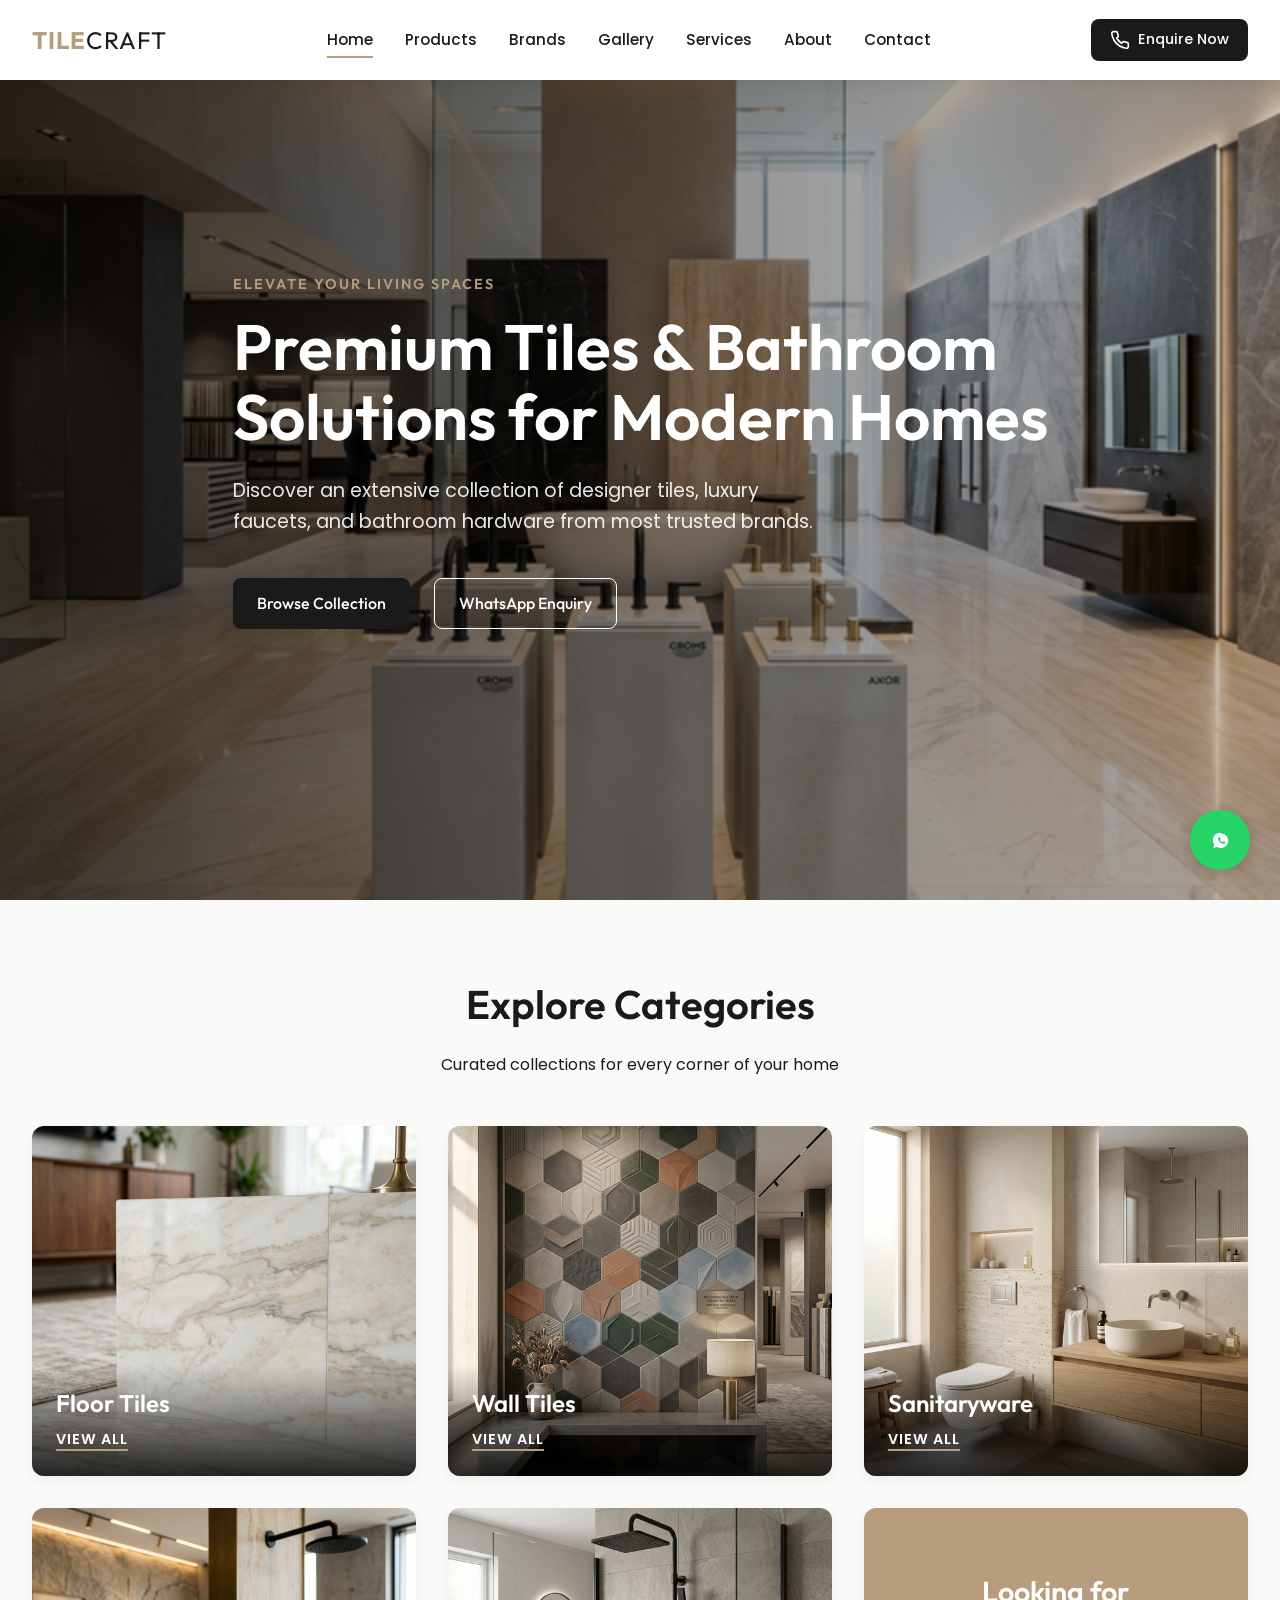
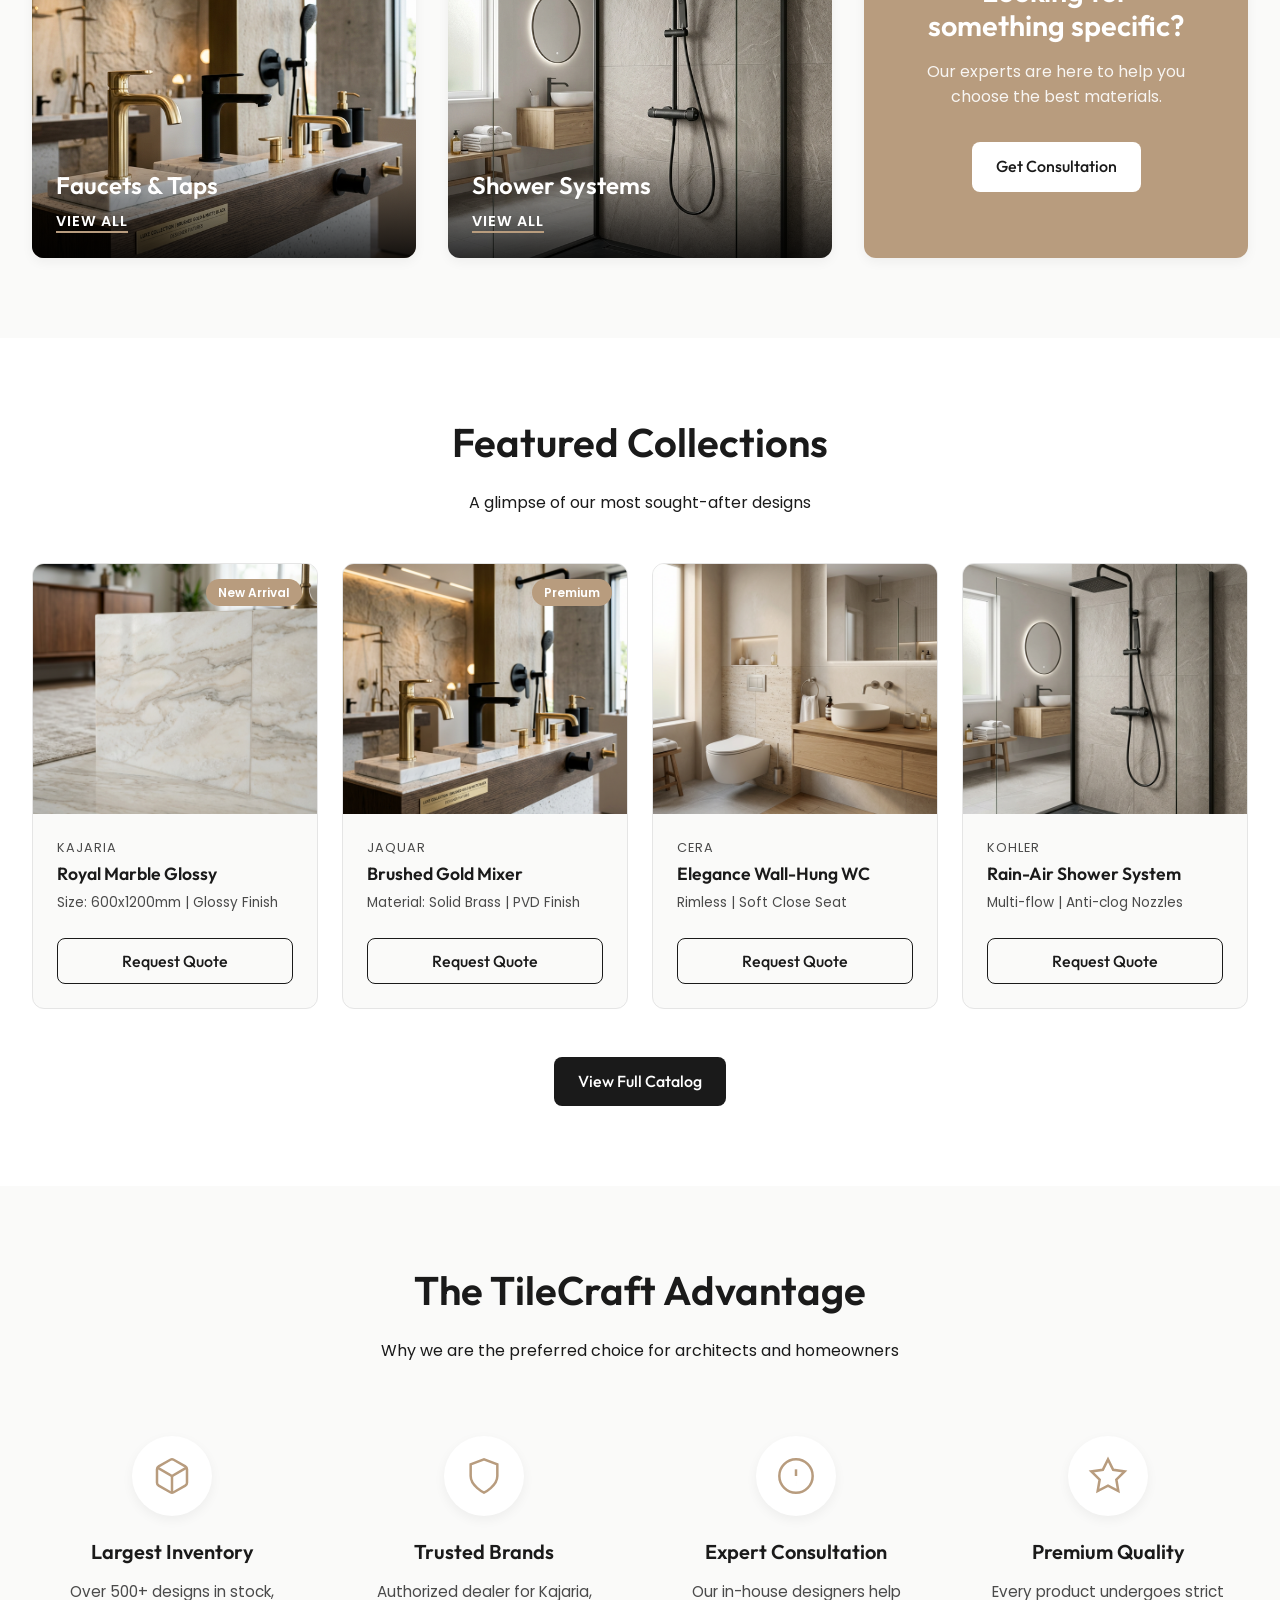
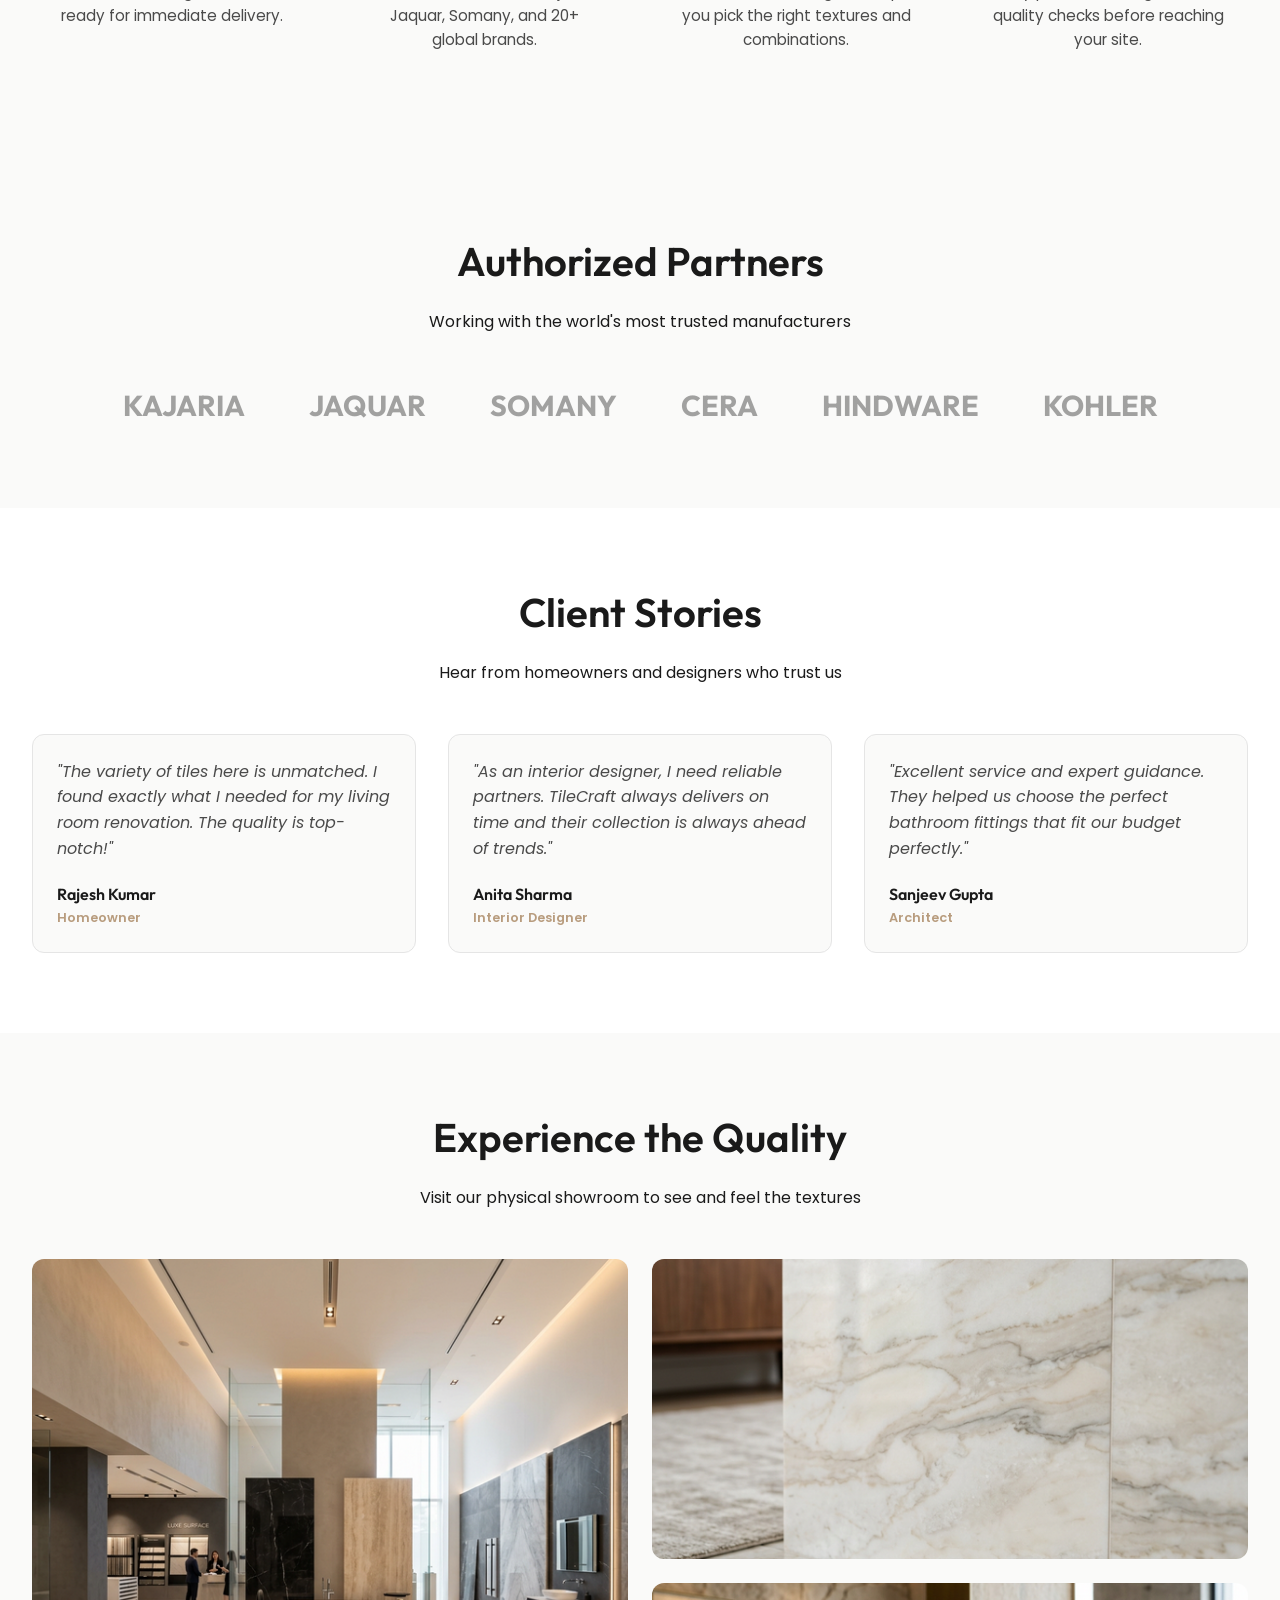
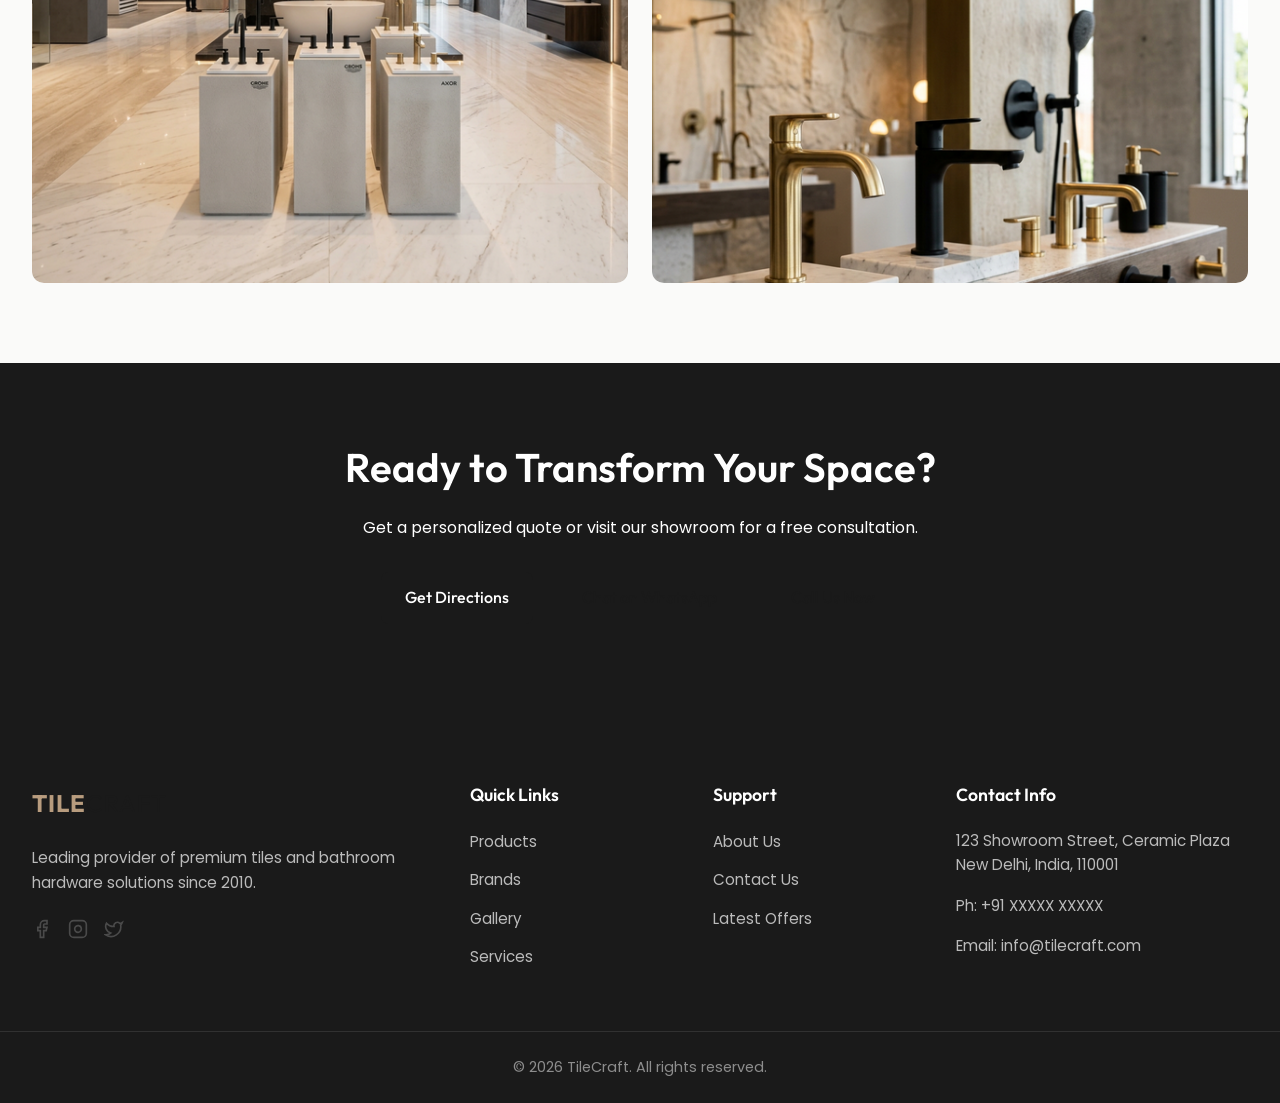
==== index.html @ e50e5b7f "new" ====
<!DOCTYPE html>
<html lang="en">
<head>
    <meta charset="UTF-8">
    <meta name="viewport" content="width=device-width, initial-scale=1.0">
    <title>Premium Tiles & Bathroom Solutions | Showroom Excellence</title>
    <meta name="description" content="Discover India's most trusted brands for premium floor tiles, wall tiles, faucets, and sanitaryware. Modern solutions for your home.">
    
    <!-- Optimized Font Loading -->
    <link rel="preconnect" href="https://fonts.googleapis.com">
    <link rel="preconnect" href="https://fonts.gstatic.com" crossorigin>
    <link href="https://fonts.googleapis.com/css2?family=Outfit:wght@300;400;500;600;700&family=Poppins:wght@300;400;500;600&display=swap" rel="stylesheet">
    
    <link rel="stylesheet" href="styles/main.css">
    
    <!-- Open Graph / Facebook -->
    <meta property="og:type" content="website">
    <meta property="og:url" content="https://tilecraft.com/">
    <meta property="og:title" content="Premium Tiles & Bathroom Solutions | TileCraft">
    <meta property="og:description" content="Discover India's most trusted brands for premium floor tiles, wall tiles, faucets, and sanitaryware.">
    <meta property="og:image" content="assets/hero_showroom.png">

    <!-- Twitter -->
    <meta property="twitter:card" content="summary_large_image">
    <meta property="twitter:title" content="Premium Tiles & Bathroom Solutions | TileCraft">
    <meta property="twitter:description" content="Discover India's most trusted brands for premium floor tiles, wall tiles, faucets, and sanitaryware.">

    <!-- Local Business Schema -->
    <script type="application/ld+json">
    {
      "@context": "https://schema.org",
      "@type": "LocalBusiness",
      "name": "TileCraft",
      "image": "assets/hero_showroom.png",
      "@id": "",
      "url": "https://tilecraft.com/",
      "telephone": "+91XXXXXXXXXX",
      "address": {
        "@type": "PostalAddress",
        "streetAddress": "123 Showroom Street, Ceramic Plaza",
        "addressLocality": "New Delhi",
        "postalCode": "110001",
        "addressCountry": "IN"
      },
      "openingHoursSpecification": {
        "@type": "OpeningHoursSpecification",
        "dayOfWeek": [
          "Monday",
          "Tuesday",
          "Wednesday",
          "Thursday",
          "Friday",
          "Saturday"
        ],
        "opens": "10:00",
        "closes": "20:00"
      }
    }
    </script>
</head>
<body>
    <!-- Header -->
    <header class="header">
        <div class="container header-content">
            <a href="index.html" class="logo">
                <span class="logo-bold">TILE</span>CRAFT
            </a>
            
            <nav class="nav">
                <ul class="nav-list">
                    <li><a href="index.html" class="active">Home</a></li>
                    <li><a href="products.html">Products</a></li>
                    <li><a href="brands.html">Brands</a></li>
                    <li><a href="gallery.html">Gallery</a></li>
                    <li><a href="services.html">Services</a></li>
                    <li><a href="about.html">About</a></li>
                    <li><a href="contact.html">Contact</a></li>
                </ul>
            </nav>

            <div class="header-actions">
                <a href="tel:+91XXXXXXXXXX" class="phone-link">
                    <svg width="20" height="20" viewBox="0 0 24 24" fill="none" stroke="currentColor" stroke-width="2"><path d="M22 16.92v3a2 2 0 0 1-2.18 2 19.79 19.79 0 0 1-8.63-3.07 19.5 19.5 0 0 1-6-6 19.79 19.79 0 0 1-3.07-8.67A2 2 0 0 1 4.11 2h3a2 2 0 0 1 2 1.72 12.84 12.84 0 0 0 .7 2.81 2 2 0 0 1-.45 2.11L8.09 9.91a16 16 0 0 0 6 6l1.27-1.27a2 2 0 0 1 2.11-.45 12.84 12.84 0 0 0 2.81.7A2 2 0 0 1 22 16.92z"></path></svg>
                    <span>Enquire Now</span>
                </a>
                <button class="mobile-toggle" aria-label="Toggle Menu">
                    <span></span>
                    <span></span>
                    <span></span>
                </button>
            </div>
        </div>
    </header>

    <main>
        <!-- Hero Section -->
        <section class="hero">
            <div class="hero-bg">
                <img src="assets/hero_showroom.png" alt="Luxury Showroom">
            </div>
            <div class="container hero-content">
                <span class="hero-tag">Elevate Your Living Spaces</span>
                <h1 class="hero-title">Premium Tiles & Bathroom <br> Solutions for Modern Homes</h1>
                <p class="hero-desc">Discover an extensive collection of designer tiles, luxury faucets, and bathroom hardware from most trusted brands.</p>
                <div class="hero-btns">
                    <a href="products.html" class="btn btn-primary">Browse Collection</a>
                    <a href="https://wa.me/91XXXXXXXXXX" class="btn btn-outline" target="_blank">WhatsApp Enquiry</a>
                </div>
            </div>
        </section>

        <!-- Categories Section -->
        <section class="categories section-padding">
            <div class="container">
                <div class="section-header text-center">
                    <h2 class="section-title">Explore Categories</h2>
                    <p class="section-subtitle">Curated collections for every corner of your home</p>
                </div>
                
                <div class="category-grid">
                    <a href="products.html?cat=floor" class="category-card reveal">
                        <div class="category-img">
                            <img src="assets/categories/floor_tiles.png" alt="Floor Tiles" loading="lazy">
                        </div>
                        <div class="category-info">
                            <h3>Floor Tiles</h3>
                            <span class="category-link">View All</span>
                        </div>
                    </a>
                    
                    <a href="products.html?cat=wall" class="category-card reveal">
                        <div class="category-img">
                            <img src="assets/categories/wall_tiles.png" alt="Wall Tiles" loading="lazy">
                        </div>
                        <div class="category-info">
                            <h3>Wall Tiles</h3>
                            <span class="category-link">View All</span>
                        </div>
                    </a>

                    <a href="products.html?cat=sanitaryware" class="category-card reveal">
                        <div class="category-img">
                            <img src="assets/categories/sanitaryware.png" alt="Sanitaryware" loading="lazy">
                        </div>
                        <div class="category-info">
                            <h3>Sanitaryware</h3>
                            <span class="category-link">View All</span>
                        </div>
                    </a>

                    <a href="products.html?cat=faucets" class="category-card reveal">
                        <div class="category-img">
                            <img src="assets/categories/faucets.png" alt="Faucets & Taps" loading="lazy">
                        </div>
                        <div class="category-info">
                            <h3>Faucets & Taps</h3>
                            <span class="category-link">View All</span>
                        </div>
                    </a>

                    <a href="products.html?cat=shower" class="category-card reveal">
                        <div class="category-img">
                            <img src="assets/categories/shower_system.png" alt="Shower Systems" loading="lazy">
                        </div>
                        <div class="category-info">
                            <h3>Shower Systems</h3>
                            <span class="category-link">View All</span>
                        </div>
                    </a>
                    
                    <div class="category-card promo-card">
                        <div class="promo-content">
                            <h3>Looking for something specific?</h3>
                            <p>Our experts are here to help you choose the best materials.</p>
                            <a href="contact.html" class="btn btn-primary">Get Consultation</a>
                        </div>
                    </div>
                </div>
            </div>
        </section>

        <!-- Featured Products Section -->
        <section class="featured-products section-padding bg-white">
            <div class="container">
                <div class="section-header text-center">
                    <h2 class="section-title">Featured Collections</h2>
                    <p class="section-subtitle">A glimpse of our most sought-after designs</p>
                </div>
                
                <div class="product-grid">
                    <article class="product-card reveal">
                        <div class="product-img">
                            <img src="assets/categories/floor_tiles.png" alt="Royal Marble Floor Tile" loading="lazy">
                            <span class="product-tag">New Arrival</span>
                        </div>
                        <div class="product-content">
                            <span class="product-brand">Kajaria</span>
                            <h3>Royal Marble Glossy</h3>
                            <p class="product-meta">Size: 600x1200mm | Glossy Finish</p>
                            <button class="btn btn-outline w-100">Request Quote</button>
                        </div>
                    </article>

                    <article class="product-card reveal" style="transition-delay: 0.1s">
                        <div class="product-img">
                            <img src="assets/categories/faucets.png" alt="Brushed Gold Basin Mixer" loading="lazy">
                            <span class="product-tag">Premium</span>
                        </div>
                        <div class="product-content">
                            <span class="product-brand">Jaquar</span>
                            <h3>Brushed Gold Mixer</h3>
                            <p class="product-meta">Material: Solid Brass | PVD Finish</p>
                            <button class="btn btn-outline w-100">Request Quote</button>
                        </div>
                    </article>

                    <article class="product-card reveal" style="transition-delay: 0.2s">
                        <div class="product-img">
                            <img src="assets/categories/sanitaryware.png" alt="Smart Wall-Hung WC" loading="lazy">
                        </div>
                        <div class="product-content">
                            <span class="product-brand">Cera</span>
                            <h3>Elegance Wall-Hung WC</h3>
                            <p class="product-meta">Rimless | Soft Close Seat</p>
                            <button class="btn btn-outline w-100">Request Quote</button>
                        </div>
                    </article>

                    <article class="product-card reveal" style="transition-delay: 0.3s">
                        <div class="product-img">
                            <img src="assets/categories/shower_system.png" alt="Thermostatic Rainfall Shower" loading="lazy">
                        </div>
                        <div class="product-content">
                            <span class="product-brand">Kohler</span>
                            <h3>Rain-Air Shower System</h3>
                            <p class="product-meta">Multi-flow | Anti-clog Nozzles</p>
                            <button class="btn btn-outline w-100">Request Quote</button>
                        </div>
                    </article>
                </div>
                
                <div class="text-center mt-lg">
                    <a href="products.html" class="btn btn-primary">View Full Catalog</a>
                </div>
            </div>
        </section>

        <!-- Why Choose Us Section -->
        <section class="why-us section-padding">
            <div class="container">
                <div class="section-header text-center">
                    <h2 class="section-title">The TileCraft Advantage</h2>
                    <p class="section-subtitle">Why we are the preferred choice for architects and homeowners</p>
                </div>
                
                <div class="features-grid">
                    <div class="feature-item">
                        <div class="feature-icon">
                            <svg width="40" height="40" viewBox="0 0 24 24" fill="none" stroke="currentColor" stroke-width="1.5"><path d="M21 16V8a2 2 0 0 0-1-1.73l-7-4a2 2 0 0 0-2 0l-7 4A2 2 0 0 0 3 8v8a2 2 0 0 0 1 1.73l7 4a2 2 0 0 0 2 0l7-4A2 2 0 0 0 21 16z"></path><polyline points="3.27 6.96 12 12.01 20.73 6.96"></polyline><line x1="12" y1="22.08" x2="12" y2="12"></line></svg>
                        </div>
                        <h3>Largest Inventory</h3>
                        <p>Over 500+ designs in stock, ready for immediate delivery.</p>
                    </div>

                    <div class="feature-item">
                        <div class="feature-icon">
                            <svg width="40" height="40" viewBox="0 0 24 24" fill="none" stroke="currentColor" stroke-width="1.5"><path d="M12 22s8-4 8-10V5l-8-3-8 3v7c0 6 8 10 8 10z"></path></svg>
                        </div>
                        <h3>Trusted Brands</h3>
                        <p>Authorized dealer for Kajaria, Jaquar, Somany, and 20+ global brands.</p>
                    </div>

                    <div class="feature-item">
                        <div class="feature-icon">
                            <svg width="40" height="40" viewBox="0 0 24 24" fill="none" stroke="currentColor" stroke-width="1.5"><circle cx="12" cy="12" r="10"></circle><line x1="12" y1="8" x2="12" y2="12"></line><line x1="12" y1="16" x2="12.01" y2="16"></line></svg>
                        </div>
                        <h3>Expert Consultation</h3>
                        <p>Our in-house designers help you pick the right textures and combinations.</p>
                    </div>

                    <div class="feature-item">
                        <div class="feature-icon">
                            <svg width="40" height="40" viewBox="0 0 24 24" fill="none" stroke="currentColor" stroke-width="1.5"><path d="M12 2l3.09 6.26L22 9.27l-5 4.87 1.18 6.88L12 17.77l-6.18 3.25L7 14.14 2 9.27l6.91-1.01L12 2z"></path></svg>
                        </div>
                        <h3>Premium Quality</h3>
                        <p>Every product undergoes strict quality checks before reaching your site.</p>
                    </div>
                </div>
            </div>
        </section>

        <!-- Brands Section -->
        <section class="brands-showcase section-padding">
            <div class="container">
                <div class="section-header text-center">
                    <h2 class="section-title">Authorized Partners</h2>
                    <p class="section-subtitle">Working with the world's most trusted manufacturers</p>
                </div>
                <div class="brand-showcase-grid">
                    <div class="brand-logo-item">KAJARIA</div>
                    <div class="brand-logo-item">JAQUAR</div>
                    <div class="brand-logo-item">SOMANY</div>
                    <div class="brand-logo-item">CERA</div>
                    <div class="brand-logo-item">HINDWARE</div>
                    <div class="brand-logo-item">KOHLER</div>
                </div>
            </div>
        </section>

        <!-- Testimonials -->
        <section class="testimonials section-padding">
            <div class="container">
                <div class="section-header text-center">
                    <h2 class="section-title">Client Stories</h2>
                    <p class="section-subtitle">Hear from homeowners and designers who trust us</p>
                </div>
                
                <div class="testimonial-grid">
                    <div class="testimonial-card">
                        <p class="testimonial-text">"The variety of tiles here is unmatched. I found exactly what I needed for my living room renovation. The quality is top-notch!"</p>
                        <div class="testimonial-author">
                            <div class="author-info">
                                <h4>Rajesh Kumar</h4>
                                <p>Homeowner</p>
                            </div>
                        </div>
                    </div>

                    <div class="testimonial-card">
                        <p class="testimonial-text">"As an interior designer, I need reliable partners. TileCraft always delivers on time and their collection is always ahead of trends."</p>
                        <div class="testimonial-author">
                            <div class="author-info">
                                <h4>Anita Sharma</h4>
                                <p>Interior Designer</p>
                            </div>
                        </div>
                    </div>

                    <div class="testimonial-card">
                        <p class="testimonial-text">"Excellent service and expert guidance. They helped us choose the perfect bathroom fittings that fit our budget perfectly."</p>
                        <div class="testimonial-author">
                            <div class="author-info">
                                <h4>Sanjeev Gupta</h4>
                                <p>Architect</p>
                            </div>
                        </div>
                    </div>
                </div>
            </div>
        </section>

        <!-- Showroom Preview -->
        <section class="showroom-preview section-padding">
            <div class="container">
                <div class="section-header text-center">
                    <h2 class="section-title">Experience the Quality</h2>
                    <p class="section-subtitle">Visit our physical showroom to see and feel the textures</p>
                </div>
                
                <div class="showroom-grid">
                    <div class="showroom-item large">
                        <img src="assets/hero_showroom.png" alt="Showroom Main Area">
                    </div>
                    <div class="showroom-item">
                        <img src="assets/categories/floor_tiles.png" alt="Tile Display">
                    </div>
                    <div class="showroom-item">
                        <img src="assets/categories/faucets.png" alt="Hardware Display">
                    </div>
                </div>
            </div>
        </section>

        <!-- Final CTA -->
        <section class="final-cta section-padding">
            <div class="container">
                <h2 class="section-title">Ready to Transform Your Space?</h2>
                <p>Get a personalized quote or visit our showroom for a free consultation.</p>
                <div class="cta-btns">
                    <a href="contact.html" class="btn btn-primary">Get Directions</a>
                    <a href="https://wa.me/91XXXXXXXXXX" class="btn btn-outline" target="_blank">Chat on WhatsApp</a>
                    <a href="tel:+91XXXXXXXXXX" class="btn btn-outline">Call Us Now</a>
                </div>
            </div>
        </section>
    </main>

    <!-- Footer -->
    <footer class="footer">
        <div class="container footer-grid">
            <div class="footer-brand">
                <a href="index.html" class="logo">
                    <span class="logo-bold">TILE</span>CRAFT
                </a>
                <p>Leading provider of premium tiles and bathroom hardware solutions since 2010.</p>
                <div class="social-links" style="display: flex; gap: 1rem; margin-top: 1.5rem;">
                    <a href="#" style="color: var(--text-secondary);"><svg width="20" height="20" viewBox="0 0 24 24" fill="none" stroke="currentColor" stroke-width="2"><path d="M18 2h-3a5 5 0 0 0-5 5v3H7v4h3v8h4v-8h3l1-4h-4V7a1 1 0 0 1 1-1h3z"></path></svg></a>
                    <a href="#" style="color: var(--text-secondary);"><svg width="20" height="20" viewBox="0 0 24 24" fill="none" stroke="currentColor" stroke-width="2"><rect x="2" y="2" width="20" height="20" rx="5" ry="5"></rect><path d="M16 11.37A4 4 0 1 1 12.63 8 4 4 0 0 1 16 11.37z"></path><line x1="17.5" y1="6.5" x2="17.51" y2="6.5"></line></svg></a>
                    <a href="#" style="color: var(--text-secondary);"><svg width="20" height="20" viewBox="0 0 24 24" fill="none" stroke="currentColor" stroke-width="2"><path d="M22 4s-.7 2.1-2 3.4c1.6 10-9.4 17.3-18 11.6 2.2.1 4.4-.6 6-2C3 15.5.5 9.6 3 5c2.2 2.6 5.6 4.1 9 4-.9-4.2 4-6.6 7-3.8 1.1 0 3-1.2 3-1.2z"></path></svg></a>
                </div>
            </div>
            
            <div class="footer-links">
                <h4>Quick Links</h4>
                <ul>
                    <li><a href="products.html">Products</a></li>
                    <li><a href="brands.html">Brands</a></li>
                    <li><a href="gallery.html">Gallery</a></li>
                    <li><a href="services.html">Services</a></li>
                </ul>
            </div>

            <div class="footer-links">
                <h4>Support</h4>
                <ul>
                    <li><a href="about.html">About Us</a></li>
                    <li><a href="contact.html">Contact Us</a></li>
                    <li><a href="offers.html">Latest Offers</a></li>
                </ul>
            </div>

            <div class="footer-contact">
                <h4>Contact Info</h4>
                <p>123 Showroom Street, Ceramic Plaza<br>New Delhi, India, 110001</p>
                <p>Ph: +91 XXXXX XXXXX</p>
                <p>Email: info@tilecraft.com</p>
            </div>
        </div>
        <div class="footer-bottom text-center">
            <p>&copy; 2026 TileCraft. All rights reserved.</p>
        </div>
    </footer>

    <!-- Floating WhatsApp -->
    <a href="https://wa.me/91XXXXXXXXXX" class="whatsapp-float" target="_blank">
        <svg fill="#fff" width="30" height="30" viewBox="0 0 24 24"><path d="M12.031 6.172c-3.181 0-5.767 2.586-5.768 5.766-.001 1.298.437 2.543 1.242 3.522l-.801 2.924 2.991-.784c.95.518 2.022.791 3.123.792h.001c3.181 0 5.767-2.586 5.768-5.766 0-1.541-.6-2.989-1.689-4.08s-2.538-1.688-4.08-1.688zm3.931 8.239c-.11.312-.647.575-.89.625-.262.054-.537.085-1.657-.37-1.428-.582-2.348-2.023-2.418-2.118-.072-.095-.583-.772-.583-1.487s.374-1.127.509-1.27c.135-.143.294-.179.393-.179.099 0 .198.001.285.006.091.004.212-.034.331.254.123.297.421 1.024.457 1.096.036.072.06.155.012.25-.048.095-.072.155-.143.238-.072.083-.151.187-.216.251-.072.072-.147.151-.064.294.083.143.369.608.793.986.545.485 1.006.636 1.149.707.143.071.226.06.31-.036.083-.095.357-.417.452-.559.095-.143.19-.119.321-.072.131.048.833.393.976.465.143.072.238.107.274.167.036.06.036.345-.074.657z"/></svg>
    </a>

    <!-- Mobile Action Bar -->
    <div class="mobile-bar">
        <a href="index.html" class="mobile-item active">
            <svg viewBox="0 0 24 24" fill="none" stroke="currentColor" stroke-width="2"><path d="M3 9l9-7 9 7v11a2 2 0 0 1-2 2H5a2 2 0 0 1-2-2z"></path><polyline points="9 22 9 12 15 12 15 22"></polyline></svg>
            <span>Home</span>
        </a>
        <a href="products.html" class="mobile-item">
            <svg viewBox="0 0 24 24" fill="none" stroke="currentColor" stroke-width="2"><rect x="3" y="3" width="7" height="7"></rect><rect x="14" y="3" width="7" height="7"></rect><rect x="14" y="14" width="7" height="7"></rect><rect x="3" y="14" width="7" height="7"></rect></svg>
            <span>Catalog</span>
        </a>
        <a href="tel:+91XXXXXXXXXX" class="mobile-item">
            <svg viewBox="0 0 24 24" fill="none" stroke="currentColor" stroke-width="2"><path d="M22 16.92v3a2 2 0 0 1-2.18 2 19.79 19.79 0 0 1-8.63-3.07 19.5 19.5 0 0 1-6-6 19.79 19.79 0 0 1-3.07-8.67A2 2 0 0 1 4.11 2h3a2 2 0 0 1 2 1.72 12.84 12.84 0 0 0 .7 2.81 2 2 0 0 1-.45 2.11L8.09 9.91a16 16 0 0 0 6 6l1.27-1.27a2 2 0 0 1 2.11-.45 12.84 12.84 0 0 0 2.81.7A2 2 0 0 1 22 16.92z"></path></svg>
            <span>Call</span>
        </a>
        <button class="mobile-item" id="mobileMenuBtn">
            <svg viewBox="0 0 24 24" fill="none" stroke="currentColor" stroke-width="2"><line x1="3" y1="12" x2="21" y2="12"></line><line x1="3" y1="6" x2="21" y2="6"></line><line x1="3" y1="18" x2="21" y2="18"></line></svg>
            <span>Menu</span>
        </button>
    </div>

    <script src="scripts/main.js"></script>
    <div class="nav-overlay"></div>
</body>
</html>
---- styles/main.css ----
/* Google Fonts are now loaded in the HTML <head> for better performance */

:root {
    /* Primary Color Palette */
    --bg-primary: #FAFAF9;
    --bg-secondary: #FFFFFF;
    --text-primary: #1A1A1A;
    --text-secondary: #4A4A4A;
    --accent: #B89C7E; /* Sophisticated earth tone */
    --accent-hover: #9E856A;
    --border: #E5E5E5;
    --success: #2D6A4F;
    
    /* Spacing */
    --space-xs: 0.5rem;
    --space-sm: 1rem;
    --space-md: 1.5rem;
    --space-lg: 3rem;
    --space-xl: 5rem;
    
    /* Shadows */
    --shadow-sm: 0 4px 12px rgba(0,0,0,0.05);
    --shadow-md: 0 8px 30px rgba(0,0,0,0.08);
    
    /* Borders */
    --radius-sm: 8px;
    --radius-md: 12px;
    --radius-lg: 20px;
    
    /* Layout */
    --container-width: 1400px;
    --header-height: 80px;
    
    /* Transitions */
    --transition: all 0.3s ease-in-out;
}

* {
    margin: 0;
    padding: 0;
    box-sizing: border-box;
}

html {
    scroll-behavior: smooth;
}

body {
    font-family: 'Poppins', sans-serif;
    background-color: var(--bg-primary);
    color: var(--text-primary);
    line-height: 1.6;
    overflow-x: hidden;
}

h1, h2, h3, h4, h5, h6 {
    font-family: 'Outfit', sans-serif;
    font-weight: 600;
    line-height: 1.2;
}

a {
    text-decoration: none;
    color: inherit;
    transition: var(--transition);
}

ul {
    list-style: none;
}

img {
    max-width: 100%;
    display: block;
}

.container {
    max-width: var(--container-width);
    margin: 0 auto;
    padding: 0 2rem;
}

/* Reusable Components */
.btn {
    display: inline-flex;
    align-items: center;
    justify-content: center;
    padding: 0.75rem 1.5rem;
    border-radius: var(--radius-sm);
    font-family: 'Outfit', sans-serif;
    font-weight: 500;
    cursor: pointer;
    transition: var(--transition);
    border: none;
    font-size: 1rem;
}

.btn-primary {
    background-color: var(--text-primary);
    color: white;
}

.btn-primary:hover {
    background-color: var(--accent);
}

.btn-outline {
    background-color: transparent;
    border: 1px solid var(--text-primary);
    color: var(--text-primary);
}

.btn-outline:hover {
    background-color: var(--text-primary);
    color: white;
}

.section-padding {
    padding: var(--space-xl) 0;
}

.text-center {
    text-align: center;
}

.section-title {
    font-size: 2.5rem;
    margin-bottom: var(--space-md);
}

.page-header {
    text-align: center;
    padding: var(--space-xl) 0;
    color: white;
}

.page-header-black {
    background-color: var(--text-primary);
}

.page-header-skin {
    background-color: var(--accent);
}

@media (max-width: 768px) {
    .section-title {
        font-size: clamp(1.8rem, 5vw, 3rem);
    }
    h1 {
        font-size: clamp(2.2rem, 8vw, 4rem);
    }
    .container {
        padding: 0 1.5rem;
    }
}

/* Header Styles */
.header {
    position: fixed;
    top: 0;
    left: 0;
    width: 100%;
    height: var(--header-height);
    z-index: 1000;
    transition: var(--transition);
    display: flex;
    align-items: center;
    background-color: var(--bg-secondary);
    box-shadow: var(--shadow-sm);
}

.header.sticky {
    background-color: rgba(255, 255, 255, 0.95);
    backdrop-filter: blur(10px);
}

.header-content {
    display: flex;
    align-items: center;
    justify-content: space-between;
    width: 100%;
}

.logo {
    font-family: 'Outfit', sans-serif;
    font-size: 1.5rem;
    font-weight: 400;
    letter-spacing: 1px;
    color: var(--text-primary);
}

.logo-bold {
    font-weight: 700;
    color: var(--accent);
}

.nav-list {
    display: flex;
    gap: 2rem;
}

.nav-list a {
    font-weight: 500;
    font-size: 0.95rem;
    position: relative;
    padding: 0.5rem 0;
    color: var(--text-primary);
}

.nav-list a::after {
    content: '';
    position: absolute;
    bottom: 0;
    left: 0;
    width: 0;
    height: 2px;
    background-color: var(--accent);
    transition: var(--transition);
}

.nav-list a:hover::after,
.nav-list a.active::after {
    width: 100%;
}

.header-actions {
    display: flex;
    align-items: center;
    gap: 1.5rem;
}

.phone-link {
    display: flex;
    align-items: center;
    gap: 0.5rem;
    background-color: var(--text-primary);
    color: white;
    padding: 0.6rem 1.2rem;
    border-radius: var(--radius-sm);
    font-size: 0.9rem;
    font-weight: 500;
}

.phone-link:hover {
    background-color: var(--accent);
}

.mobile-toggle {
    display: none;
    flex-direction: column;
    gap: 6px;
    background: none;
    border: none;
    cursor: pointer;
}

.mobile-toggle span {
    width: 30px;
    height: 2px;
    background-color: var(--text-primary);
    transition: var(--transition);
}

/* Hero Section Styles */
.hero {
    position: relative;
    height: 100vh;
    min-height: 700px;
    display: flex;
    align-items: center;
    color: white;
    overflow: hidden;
}

.hero-bg {
    position: absolute;
    top: 0;
    left: 0;
    width: 100%;
    height: 100%;
    z-index: -1;
}

.hero-bg::before {
    content: '';
    position: absolute;
    top: 0;
    left: 0;
    width: 100%;
    height: 100%;
    background: linear-gradient(to right, rgba(0,0,0,0.7) 0%, rgba(0,0,0,0.2) 100%);
    z-index: 1;
}

.hero-bg img {
    width: 100%;
    height: 100%;
    object-fit: cover;
}

.hero-tag {
    display: inline-block;
    font-family: 'Outfit', sans-serif;
    font-weight: 600;
    text-transform: uppercase;
    letter-spacing: 2px;
    font-size: 0.9rem;
    color: var(--accent);
    margin-bottom: 1rem;
}

.hero-title {
    font-size: 4rem;
    line-height: 1.1;
    margin-bottom: 1.5rem;
}

.hero-desc {
    font-size: 1.2rem;
    max-width: 600px;
    margin-bottom: 2.5rem;
    opacity: 0.9;
}

.hero-btns {
    display: flex;
    gap: 1.5rem;
}

.hero-btns .btn-outline {
    border-color: white;
    color: white;
}

.hero-btns .btn-outline:hover {
    background-color: white;
    color: var(--text-primary);
}

/* Category Grid Styles */
.category-grid {
    display: grid;
    grid-template-columns: repeat(3, 1fr);
    gap: 2rem;
    margin-top: var(--space-lg);
}

.category-card {
    position: relative;
    border-radius: var(--radius-md);
    overflow: hidden;
    background-color: var(--bg-secondary);
    box-shadow: var(--shadow-sm);
    height: 350px;
    transition: var(--transition);
}

.category-card:hover {
    transform: translateY(-10px);
    box-shadow: var(--shadow-md);
}

.category-img {
    height: 100%;
    width: 100%;
}

.category-img img {
    width: 100%;
    height: 100%;
    object-fit: cover;
    transition: transform 0.5s ease;
}

.category-card:hover .category-img img {
    transform: scale(1.1);
}

.category-info {
    position: absolute;
    bottom: 0;
    left: 0;
    width: 100%;
    padding: var(--space-md);
    background: linear-gradient(to top, rgba(0,0,0,0.8) 0%, transparent 100%);
    color: white;
}

.category-info h3 {
    font-size: 1.5rem;
    margin-bottom: 0.5rem;
}

.category-link {
    font-size: 0.9rem;
    font-weight: 600;
    text-transform: uppercase;
    letter-spacing: 1px;
    border-bottom: 2px solid var(--accent);
}

.promo-card {
    background-color: var(--accent);
    color: white;
    display: flex;
    align-items: center;
    justify-content: center;
    text-align: center;
    padding: var(--space-lg);
}

.promo-content h3 {
    font-size: 1.8rem;
    margin-bottom: 1rem;
}

.promo-content p {
    margin-bottom: 2rem;
    opacity: 0.9;
}

.promo-card .btn-primary {
    background-color: white;
    color: var(--text-primary);
}

/* Footer & WhatsApp */
.footer {
    background-color: #1A1A1A;
    color: white;
    padding: var(--space-xl) 0 var(--space-md);
}

.footer-grid {
    display: grid;
    grid-template-columns: 2fr 1fr 1fr 1.5fr;
    gap: 3rem;
    border-bottom: 1px solid rgba(255,255,255,0.1);
    padding-bottom: var(--space-lg);
}

.footer-brand p {
    margin-top: 1.5rem;
    opacity: 0.7;
    font-size: 0.95rem;
}

.footer-links h4, .footer-contact h4 {
    margin-bottom: 1.5rem;
    font-family: 'Outfit', sans-serif;
    font-size: 1.1rem;
}

.footer-links ul li {
    margin-bottom: 0.8rem;
}

.footer-links ul li a {
    opacity: 0.7;
    font-size: 0.95rem;
}

.footer-links ul li a:hover {
    opacity: 1;
    color: var(--accent);
}

.footer-contact p {
    opacity: 0.7;
    font-size: 0.95rem;
    margin-bottom: 1rem;
}

.footer-bottom {
    padding-top: var(--space-md);
    font-size: 0.9rem;
    opacity: 0.5;
}

.whatsapp-float {
    position: fixed;
    bottom: 30px;
    right: 30px;
    background-color: #25D366;
    width: 60px;
    height: 60px;
    border-radius: 50%;
    display: flex;
    align-items: center;
    justify-content: center;
    box-shadow: 0 4px 15px rgba(0,0,0,0.2);
    z-index: 999;
    transition: var(--transition);
}

.whatsapp-float:hover {
    transform: scale(1.1);
}

/* Featured Products Section */
.bg-white {
    background-color: var(--bg-secondary);
}

.mt-lg {
    margin-top: var(--space-lg);
}

.product-grid {
    display: grid;
    grid-template-columns: repeat(4, 1fr);
    gap: 1.5rem;
    margin-top: var(--space-lg);
}

.product-card {
    background-color: var(--bg-primary);
    border-radius: var(--radius-md);
    overflow: hidden;
    transition: var(--transition);
    border: 1px solid var(--border);
}

.product-card:hover {
    transform: translateY(-5px);
    box-shadow: var(--shadow-sm);
    border-color: var(--accent);
}

.product-img {
    height: 250px;
    position: relative;
    overflow: hidden;
    background-color: #f0f0f0;
}

.product-img img {
    width: 100%;
    height: 100%;
    object-fit: cover;
    transition: transform 0.5s ease;
}

.product-card:hover .product-img img {
    transform: scale(1.05);
}

.product-tag {
    position: absolute;
    top: 15px;
    right: 15px;
    background-color: var(--accent);
    color: white;
    padding: 0.25rem 0.75rem;
    border-radius: 50px;
    font-size: 0.75rem;
    font-weight: 600;
    z-index: 10;
}

.product-content {
    padding: var(--space-md);
}

.product-brand {
    font-size: 0.8rem;
    text-transform: uppercase;
    letter-spacing: 1px;
    color: var(--text-secondary);
    display: block;
    margin-bottom: 0.25rem;
}

.product-content h3 {
    font-size: 1.1rem;
    margin-bottom: 0.5rem;
    white-space: nowrap;
    overflow: hidden;
    text-overflow: ellipsis;
}

.product-meta {
    font-size: 0.85rem;
    color: var(--text-secondary);
    margin-bottom: 1.5rem;
}

.w-100 {
    width: 100%;
}

/* Why Us Section */
.features-grid {
    display: grid;
    grid-template-columns: repeat(4, 1fr);
    gap: 2rem;
    margin-top: var(--space-lg);
}

.feature-item {
    text-align: center;
    padding: var(--space-md);
    transition: var(--transition);
}

.feature-item:hover {
    transform: translateY(-5px);
}

.feature-icon {
    width: 80px;
    height: 80px;
    background-color: var(--bg-secondary);
    border-radius: 50%;
    display: flex;
    align-items: center;
    justify-content: center;
    margin: 0 auto 1.5rem;
    color: var(--accent);
    box-shadow: var(--shadow-sm);
    transition: var(--transition);
}

.feature-item:hover .feature-icon {
    background-color: var(--accent);
    color: white;
}

.feature-item h3 {
    font-size: 1.25rem;
    margin-bottom: 1rem;
}

.feature-item p {
    font-size: 0.95rem;
    color: var(--text-secondary);
}

/* Brand Section */
.brands-showcase {
    background-color: var(--bg-primary);
    padding: var(--space-xl) 0;
}

.brand-showcase-grid {
    display: flex;
    flex-wrap: wrap;
    justify-content: center;
    align-items: center;
    gap: 4rem;
    margin-top: var(--space-lg);
}

.brand-logo-item {
    font-family: 'Outfit', sans-serif;
    font-size: 1.8rem;
    font-weight: 700;
    color: var(--text-secondary);
    opacity: 0.5;
    transition: var(--transition);
    cursor: default;
}

.brand-logo-item:hover {
    opacity: 1;
    color: var(--accent);
}

/* Testimonials Section */
.testimonials {
    background-color: var(--bg-secondary);
}

.testimonial-grid {
    display: grid;
    grid-template-columns: repeat(3, 1fr);
    gap: 2rem;
    margin-top: var(--space-lg);
}

.testimonial-card {
    background-color: var(--bg-primary);
    padding: var(--space-md);
    border-radius: var(--radius-md);
    border: 1px solid var(--border);
    position: relative;
}

.testimonial-text {
    font-size: 1rem;
    color: var(--text-secondary);
    font-style: italic;
    margin-bottom: 1.5rem;
}

.testimonial-author {
    display: flex;
    align-items: center;
    gap: 1rem;
}

.author-info h4 {
    font-size: 1rem;
    margin-bottom: 0.2rem;
}

.author-info p {
    font-size: 0.8rem;
    color: var(--accent);
    font-weight: 600;
}

/* Showroom Preview */
.showroom-preview {
    background-color: var(--bg-primary);
}

.showroom-grid {
    display: grid;
    grid-template-columns: repeat(2, 1fr);
    grid-template-rows: repeat(2, 300px);
    gap: 1.5rem;
    margin-top: var(--space-lg);
}

.showroom-item {
    position: relative;
    border-radius: var(--radius-md);
    overflow: hidden;
}

.showroom-item.large {
    grid-row: span 2;
}

.showroom-item img {
    width: 100%;
    height: 100%;
    object-fit: cover;
}

/* Final CTA */
.final-cta {
    background-color: var(--text-primary);
    color: white;
    text-align: center;
}

.final-cta .section-title {
    color: white;
}

.cta-btns {
    display: flex;
    justify-content: center;
    gap: 1.5rem;
    margin-top: 2rem;
}

/* Responsive Fixes & Mobile Nav */
.nav-overlay {
    position: fixed;
    top: 0;
    left: 0;
    width: 100%;
    height: 100%;
    background: rgba(0, 0, 0, 0.4);
    backdrop-filter: blur(4px);
    z-index: 998;
    opacity: 0;
    visibility: hidden;
    transition: var(--transition);
}

.nav-overlay.active {
    opacity: 1;
    visibility: visible;
}

@media (max-width: 1024px) {
    .testimonial-grid {
        grid-template-columns: repeat(2, 1fr);
    }
}

@media (max-width: 768px) {
    .nav {
        position: fixed;
        top: 0;
        right: -300px; /* Slide in from right */
        width: 300px;
        height: 100vh;
        background-color: var(--bg-secondary);
        z-index: 999;
        transition: 0.4s cubic-bezier(0.165, 0.84, 0.44, 1);
        padding: var(--space-xl) 2rem;
        box-shadow: -5px 0 20px rgba(0,0,0,0.1);
        display: flex;
        flex-direction: column;
    }

    .nav.active {
        right: 0;
    }

    .nav-list {
        flex-direction: column;
        gap: 1.5rem;
        text-align: left;
        margin-top: 2rem;
    }

    .nav-list a {
        font-size: 1.25rem;
        display: block;
        padding: 0.5rem 0;
    }

    .mobile-toggle {
        display: flex;
        position: relative;
        z-index: 1001; /* Stay above nav */
    }

    .mobile-toggle.active span {
        background-color: var(--text-primary);
    }

    .mobile-toggle.active span:nth-child(1) {
        transform: translateY(8px) rotate(45deg);
    }

    .mobile-toggle.active span:nth-child(2) {
        opacity: 0;
    }

    .mobile-toggle.active span:nth-child(3) {
        transform: translateY(-8px) rotate(-45deg);
    }

    /* Grid Fixes */
    .features-grid {
        grid-template-columns: 1fr;
    }

    .product-grid {
        grid-template-columns: repeat(auto-fill, minmax(280px, 1fr));
    }

    .showroom-grid {
        grid-template-columns: 1fr;
        grid-template-rows: auto;
    }
    
    .showroom-item {
        height: 300px;
    }

    .cta-btns {
        flex-direction: column;
        width: 100%;
    }

    .cta-btns .btn {
        width: 100%;
    }

    /* Padding adjustments */
    .section-padding {
        padding: var(--space-lg) 0;
    }
}

@media (max-width: 600px) {
    .testimonial-grid {
        grid-template-columns: 1fr;
    }
    
    .section-title {
        font-size: 1.8rem;
    }
}

/* Mobile Action Bar */
.mobile-bar {
    position: fixed;
    bottom: 0;
    left: 0;
    width: 100%;
    height: 65px;
    background-color: var(--bg-secondary);
    display: none; /* Desktop hidden */
    justify-content: space-around;
    align-items: center;
    box-shadow: 0 -2px 10px rgba(0,0,0,0.05);
    z-index: 1000;
    padding: 0 1rem;
    border-top: 1px solid var(--border);
}

.mobile-item {
    display: flex;
    flex-direction: column;
    align-items: center;
    gap: 4px;
    color: var(--text-secondary);
    font-size: 0.75rem;
    font-weight: 500;
    transition: var(--transition);
    background: none;
    border: none;
    cursor: pointer;
    text-decoration: none;
}

.mobile-item svg {
    width: 24px;
    height: 24px;
}

.mobile-item.active {
    color: var(--accent);
}

/* Floating Filter Button */
.filter-fab {
    position: fixed;
    bottom: 85px;
    right: 20px;
    background-color: var(--text-primary);
    color: white;
    width: 50px;
    height: 50px;
    border-radius: 50%;
    display: none;
    align-items: center;
    justify-content: center;
    box-shadow: var(--shadow-md);
    z-index: 990;
    border: none;
    cursor: pointer;
    transition: var(--transition);
}

@media (max-width: 768px) {
    .mobile-bar {
        display: flex;
    }
    .filter-fab {
        display: flex;
    }
    body {
        padding-bottom: 65px; /* Offset for mobile bar */
    }
    .whatsapp-float {
        bottom: 85px; /* Shift up to avoid bar */
        right: auto;
        left: 20px;
    }

    /* Catalogue Filter Sidebar Mobile */
    .filter-sidebar {
        position: fixed;
        bottom: -100%;
        left: 0;
        width: 100%;
        height: 70vh;
        background-color: var(--bg-secondary);
        z-index: 1001;
        transition: 0.4s cubic-bezier(0.165, 0.84, 0.44, 1);
        padding: 2rem;
        border-radius: 20px 20px 0 0;
        overflow-y: auto;
        box-shadow: 0 -10px 30px rgba(0,0,0,0.1);
    }

    .filter-sidebar.active {
        bottom: 0;
    }
}
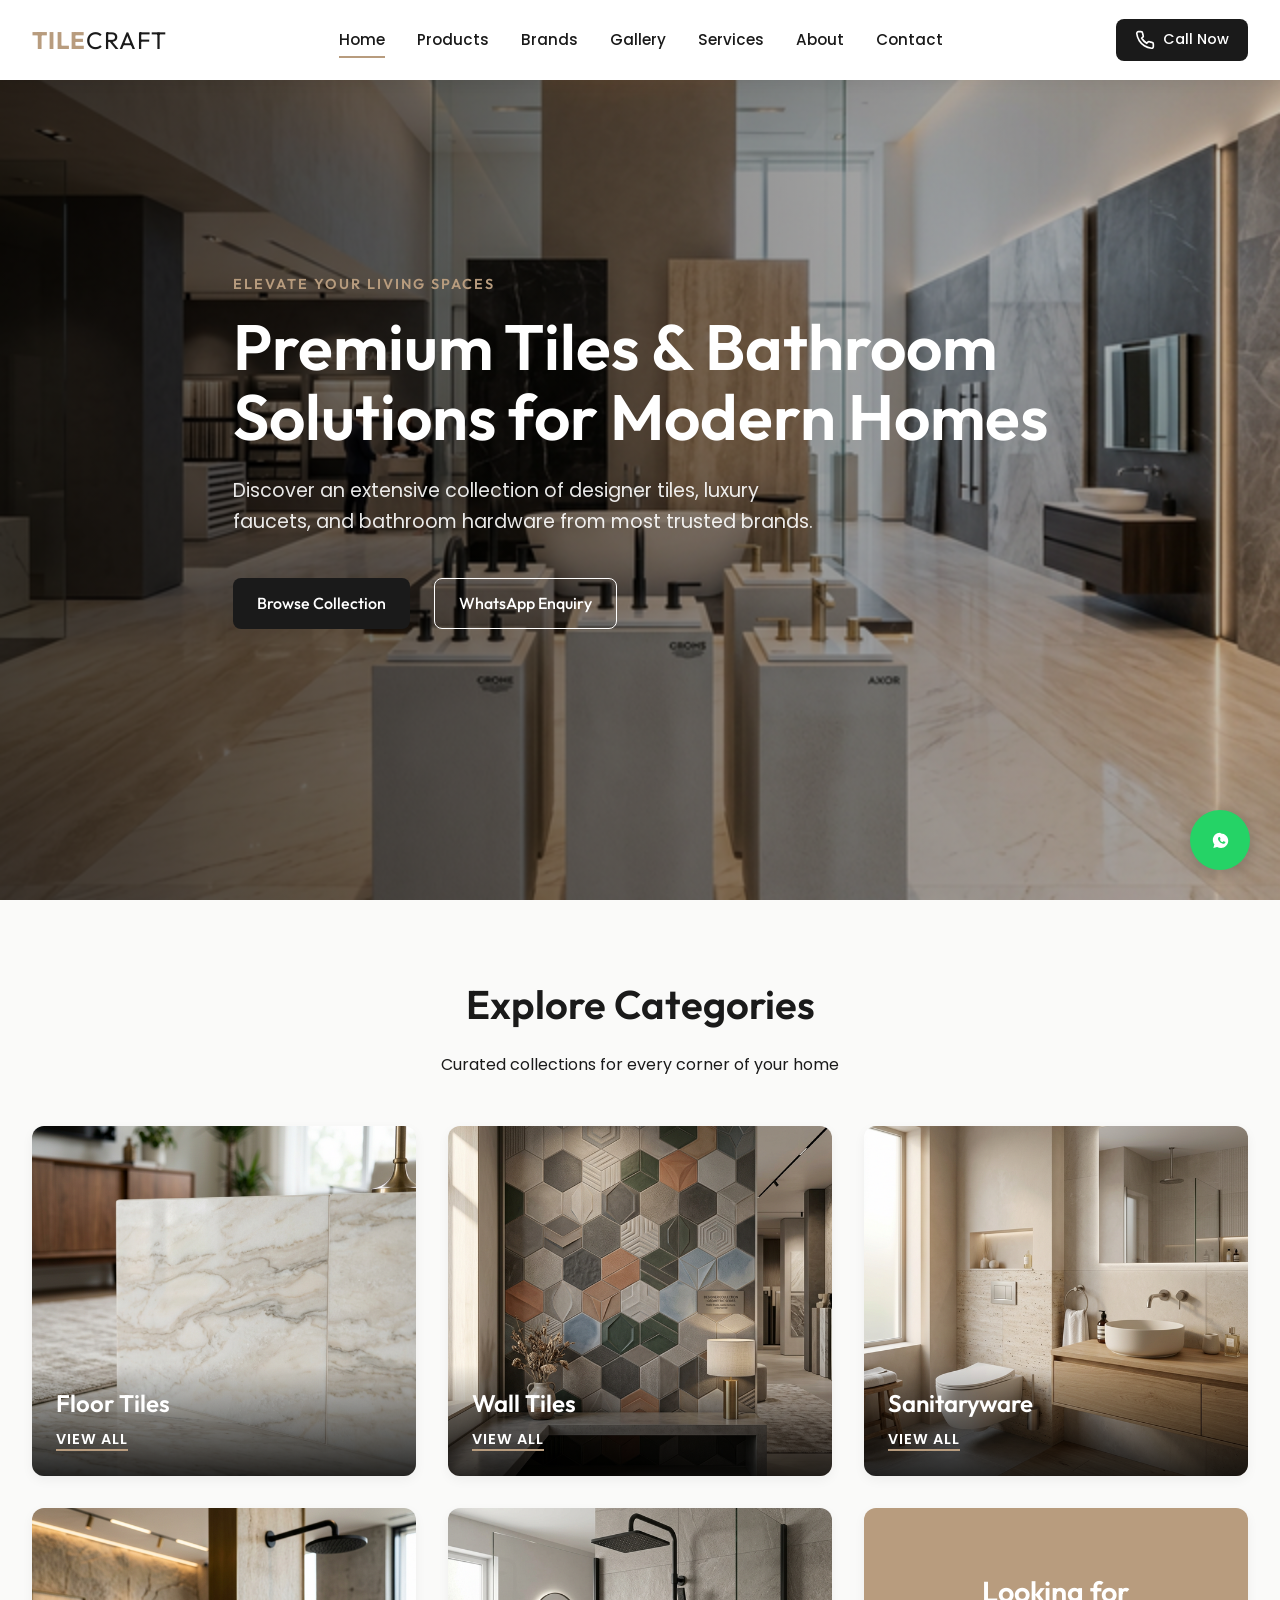
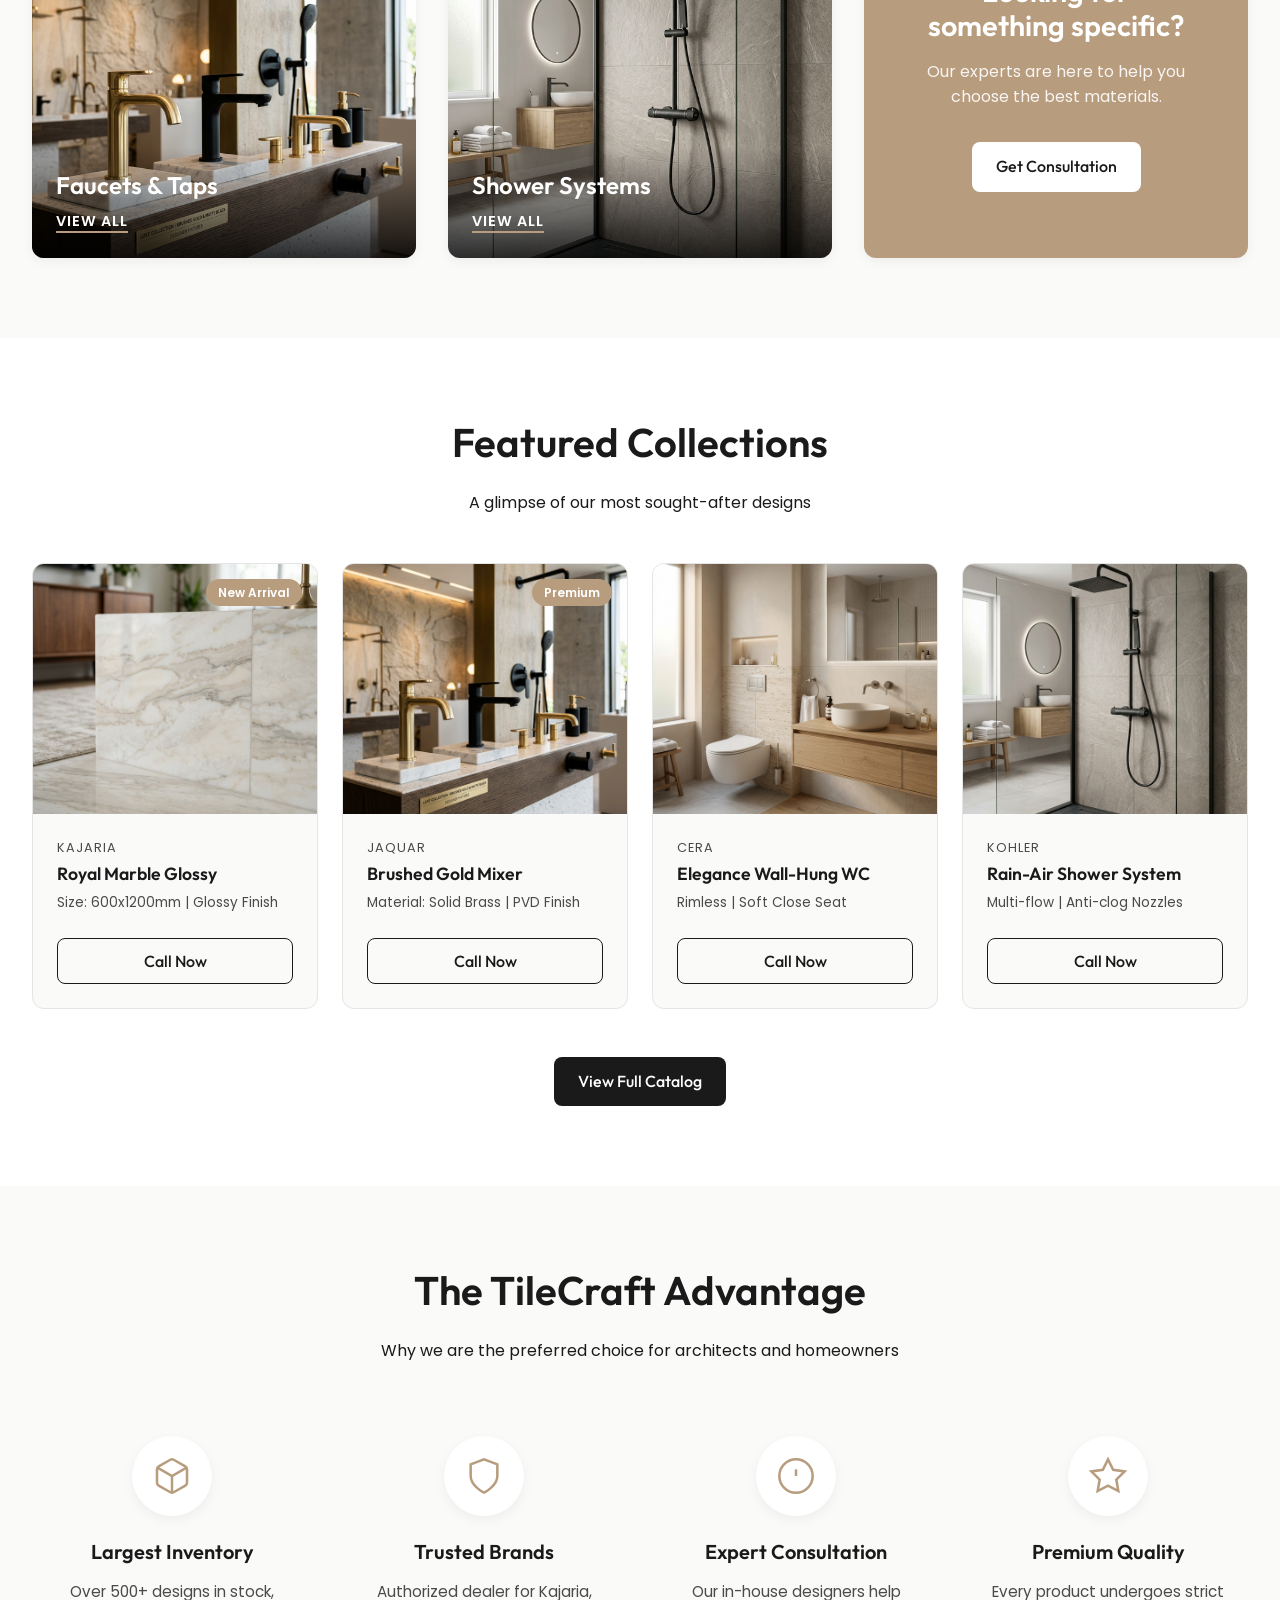
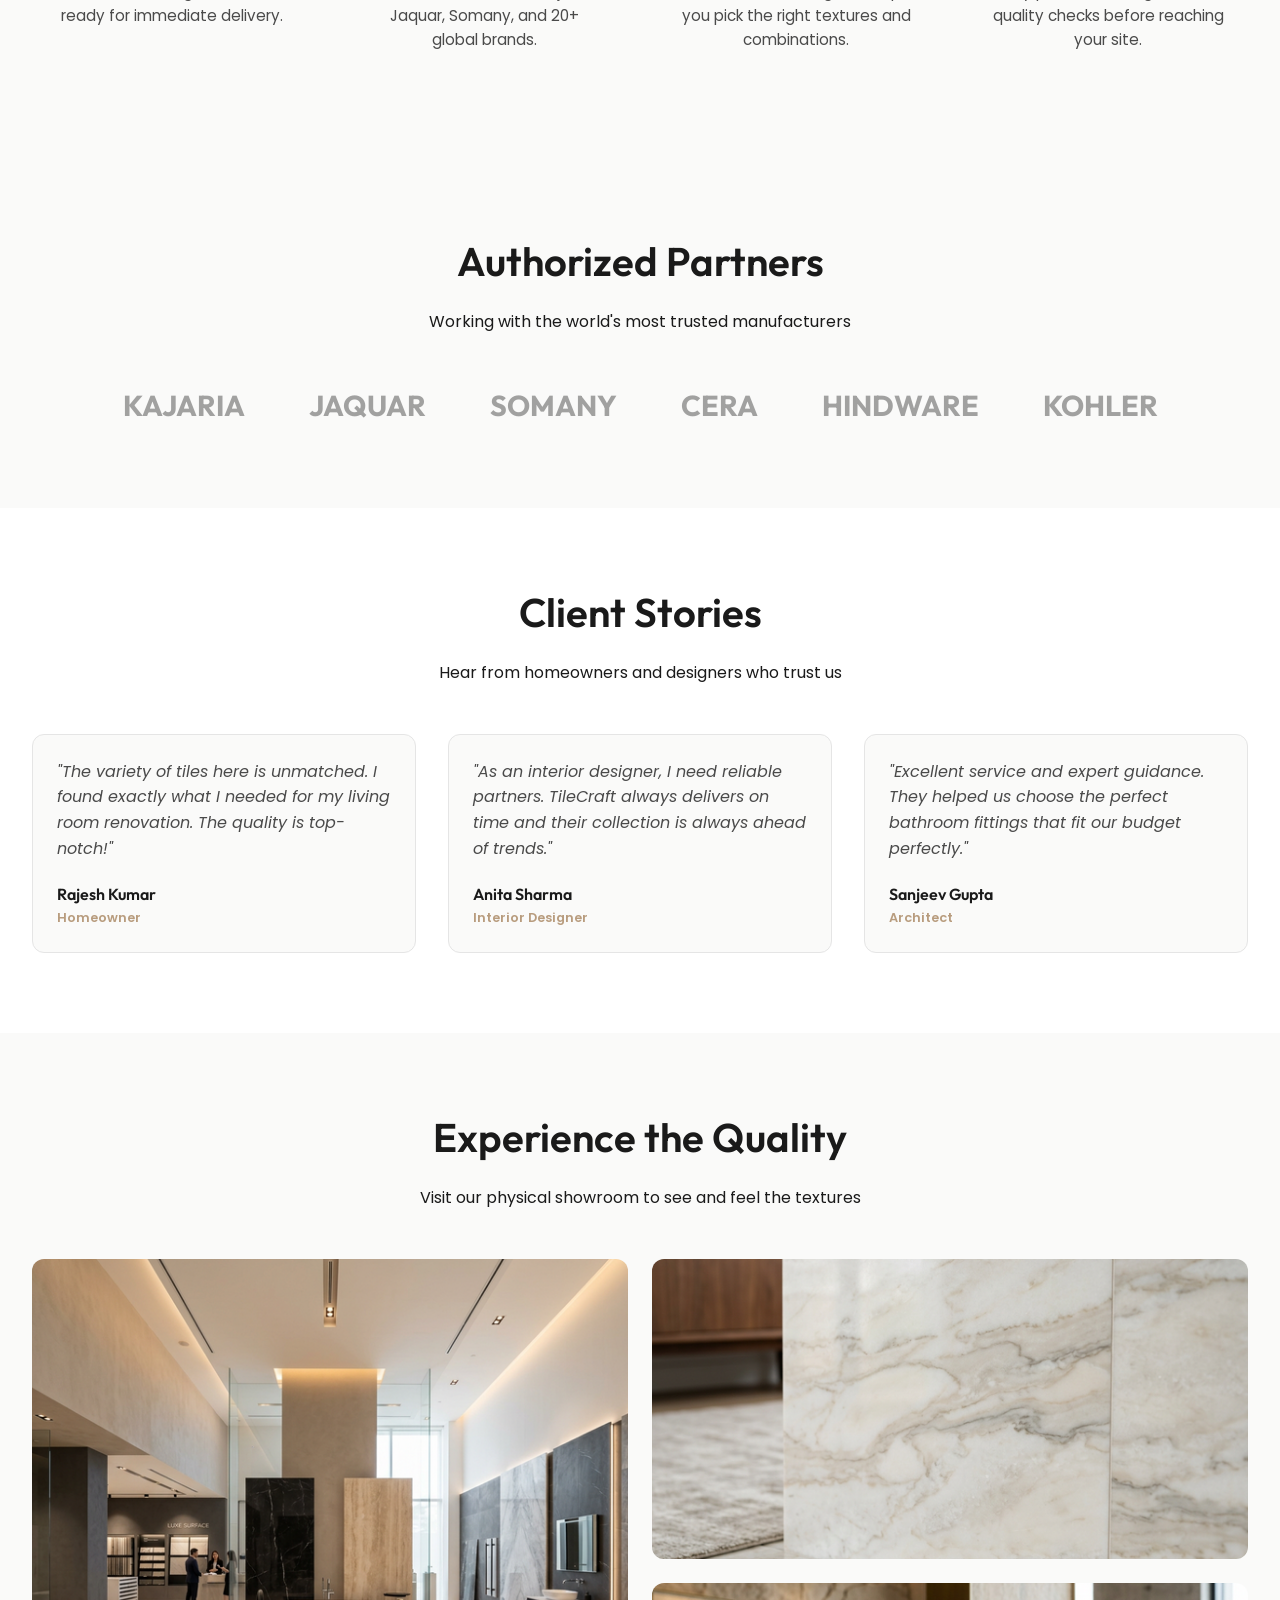
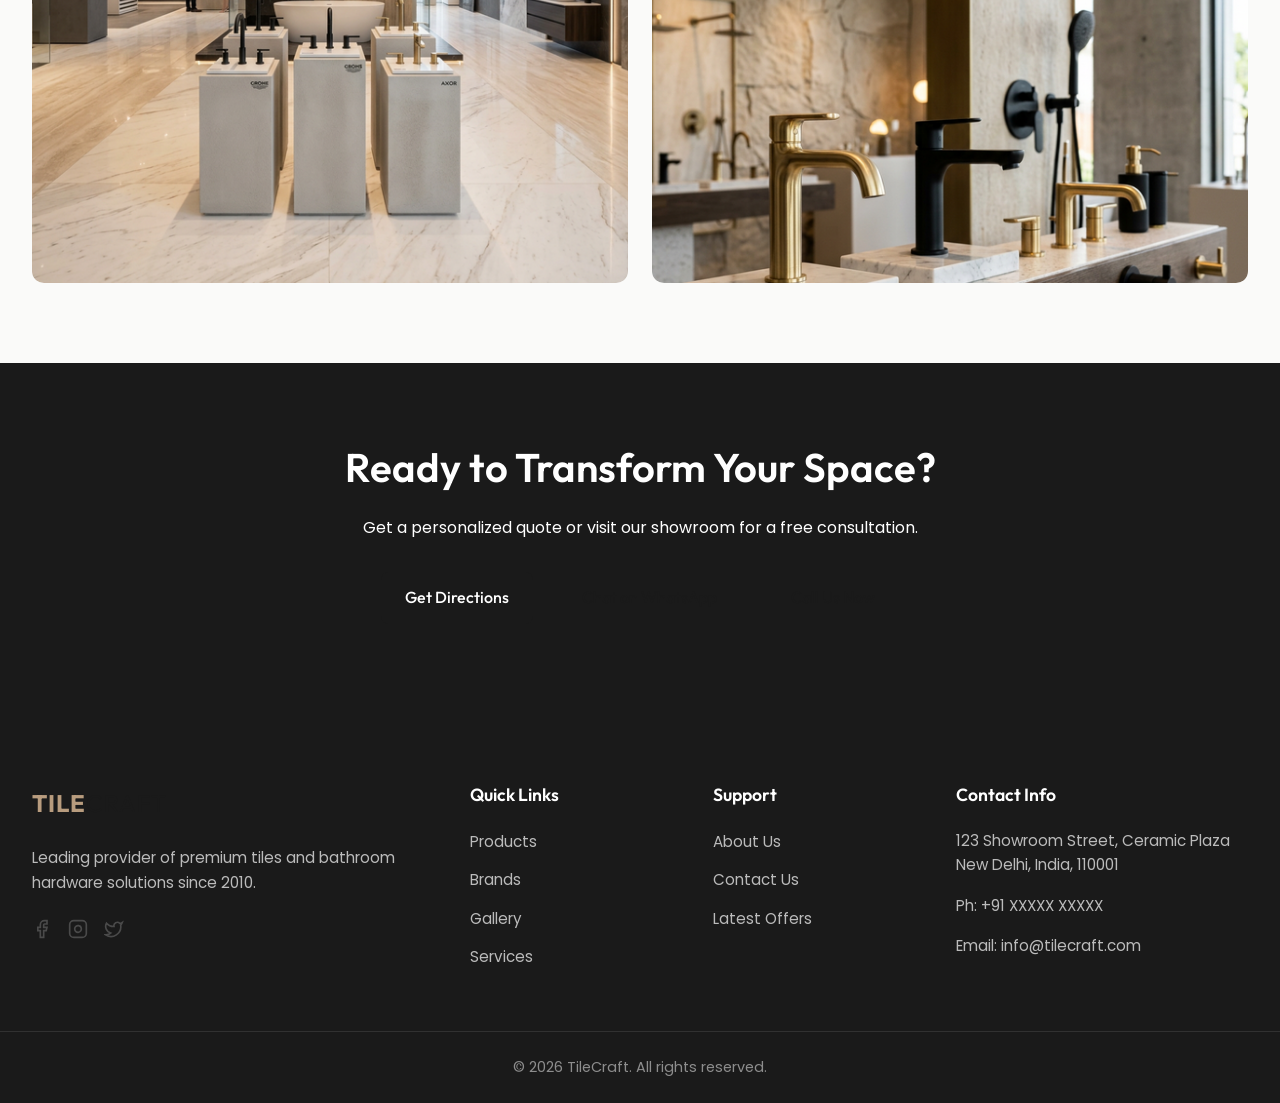
==== commit 08e8509b: "update" ====
--- a/index.html
+++ b/index.html
@@ -1,29 +1,35 @@
 <!DOCTYPE html>
 <html lang="en">
+
 <head>
     <meta charset="UTF-8">
     <meta name="viewport" content="width=device-width, initial-scale=1.0">
     <title>Premium Tiles & Bathroom Solutions | Showroom Excellence</title>
-    <meta name="description" content="Discover India's most trusted brands for premium floor tiles, wall tiles, faucets, and sanitaryware. Modern solutions for your home.">
-    
+    <meta name="description"
+        content="Discover India's most trusted brands for premium floor tiles, wall tiles, faucets, and sanitaryware. Modern solutions for your home.">
+
     <!-- Optimized Font Loading -->
     <link rel="preconnect" href="https://fonts.googleapis.com">
     <link rel="preconnect" href="https://fonts.gstatic.com" crossorigin>
-    <link href="https://fonts.googleapis.com/css2?family=Outfit:wght@300;400;500;600;700&family=Poppins:wght@300;400;500;600&display=swap" rel="stylesheet">
-    
+    <link
+        href="https://fonts.googleapis.com/css2?family=Outfit:wght@300;400;500;600;700&family=Poppins:wght@300;400;500;600&display=swap"
+        rel="stylesheet">
+
     <link rel="stylesheet" href="styles/main.css">
-    
+
     <!-- Open Graph / Facebook -->
     <meta property="og:type" content="website">
     <meta property="og:url" content="https://tilecraft.com/">
     <meta property="og:title" content="Premium Tiles & Bathroom Solutions | TileCraft">
-    <meta property="og:description" content="Discover India's most trusted brands for premium floor tiles, wall tiles, faucets, and sanitaryware.">
+    <meta property="og:description"
+        content="Discover India's most trusted brands for premium floor tiles, wall tiles, faucets, and sanitaryware.">
     <meta property="og:image" content="assets/hero_showroom.png">
 
     <!-- Twitter -->
     <meta property="twitter:card" content="summary_large_image">
     <meta property="twitter:title" content="Premium Tiles & Bathroom Solutions | TileCraft">
-    <meta property="twitter:description" content="Discover India's most trusted brands for premium floor tiles, wall tiles, faucets, and sanitaryware.">
+    <meta property="twitter:description"
+        content="Discover India's most trusted brands for premium floor tiles, wall tiles, faucets, and sanitaryware.">
 
     <!-- Local Business Schema -->
     <script type="application/ld+json">
@@ -58,6 +64,7 @@
     }
     </script>
 </head>
+
 <body>
     <!-- Header -->
     <header class="header">
@@ -65,7 +72,7 @@
             <a href="index.html" class="logo">
                 <span class="logo-bold">TILE</span>CRAFT
             </a>
-            
+
             <nav class="nav">
                 <ul class="nav-list">
                     <li><a href="index.html" class="active">Home</a></li>
@@ -80,8 +87,12 @@
 
             <div class="header-actions">
                 <a href="tel:+91XXXXXXXXXX" class="phone-link">
-                    <svg width="20" height="20" viewBox="0 0 24 24" fill="none" stroke="currentColor" stroke-width="2"><path d="M22 16.92v3a2 2 0 0 1-2.18 2 19.79 19.79 0 0 1-8.63-3.07 19.5 19.5 0 0 1-6-6 19.79 19.79 0 0 1-3.07-8.67A2 2 0 0 1 4.11 2h3a2 2 0 0 1 2 1.72 12.84 12.84 0 0 0 .7 2.81 2 2 0 0 1-.45 2.11L8.09 9.91a16 16 0 0 0 6 6l1.27-1.27a2 2 0 0 1 2.11-.45 12.84 12.84 0 0 0 2.81.7A2 2 0 0 1 22 16.92z"></path></svg>
-                    <span>Enquire Now</span>
+                    <svg width="20" height="20" viewBox="0 0 24 24" fill="none" stroke="currentColor" stroke-width="2">
+                        <path
+                            d="M22 16.92v3a2 2 0 0 1-2.18 2 19.79 19.79 0 0 1-8.63-3.07 19.5 19.5 0 0 1-6-6 19.79 19.79 0 0 1-3.07-8.67A2 2 0 0 1 4.11 2h3a2 2 0 0 1 2 1.72 12.84 12.84 0 0 0 .7 2.81 2 2 0 0 1-.45 2.11L8.09 9.91a16 16 0 0 0 6 6l1.27-1.27a2 2 0 0 1 2.11-.45 12.84 12.84 0 0 0 2.81.7A2 2 0 0 1 22 16.92z">
+                        </path>
+                    </svg>
+                    <span>Call Now</span>
                 </a>
                 <button class="mobile-toggle" aria-label="Toggle Menu">
                     <span></span>
@@ -101,7 +112,8 @@
             <div class="container hero-content">
                 <span class="hero-tag">Elevate Your Living Spaces</span>
                 <h1 class="hero-title">Premium Tiles & Bathroom <br> Solutions for Modern Homes</h1>
-                <p class="hero-desc">Discover an extensive collection of designer tiles, luxury faucets, and bathroom hardware from most trusted brands.</p>
+                <p class="hero-desc">Discover an extensive collection of designer tiles, luxury faucets, and bathroom
+                    hardware from most trusted brands.</p>
                 <div class="hero-btns">
                     <a href="products.html" class="btn btn-primary">Browse Collection</a>
                     <a href="https://wa.me/91XXXXXXXXXX" class="btn btn-outline" target="_blank">WhatsApp Enquiry</a>
@@ -116,7 +128,7 @@
                     <h2 class="section-title">Explore Categories</h2>
                     <p class="section-subtitle">Curated collections for every corner of your home</p>
                 </div>
-                
+
                 <div class="category-grid">
                     <a href="products.html?cat=floor" class="category-card reveal">
                         <div class="category-img">
@@ -127,7 +139,7 @@
                             <span class="category-link">View All</span>
                         </div>
                     </a>
-                    
+
                     <a href="products.html?cat=wall" class="category-card reveal">
                         <div class="category-img">
                             <img src="assets/categories/wall_tiles.png" alt="Wall Tiles" loading="lazy">
@@ -167,7 +179,7 @@
                             <span class="category-link">View All</span>
                         </div>
                     </a>
-                    
+
                     <div class="category-card promo-card">
                         <div class="promo-content">
                             <h3>Looking for something specific?</h3>
@@ -186,7 +198,7 @@
                     <h2 class="section-title">Featured Collections</h2>
                     <p class="section-subtitle">A glimpse of our most sought-after designs</p>
                 </div>
-                
+
                 <div class="product-grid">
                     <article class="product-card reveal">
                         <div class="product-img">
@@ -197,7 +209,7 @@
                             <span class="product-brand">Kajaria</span>
                             <h3>Royal Marble Glossy</h3>
                             <p class="product-meta">Size: 600x1200mm | Glossy Finish</p>
-                            <button class="btn btn-outline w-100">Request Quote</button>
+                            <button class="btn btn-outline w-100">Call Now</button>
                         </div>
                     </article>
 
@@ -210,7 +222,7 @@
                             <span class="product-brand">Jaquar</span>
                             <h3>Brushed Gold Mixer</h3>
                             <p class="product-meta">Material: Solid Brass | PVD Finish</p>
-                            <button class="btn btn-outline w-100">Request Quote</button>
+                            <button class="btn btn-outline w-100">Call Now</button>
                         </div>
                     </article>
 
@@ -222,23 +234,24 @@
                             <span class="product-brand">Cera</span>
                             <h3>Elegance Wall-Hung WC</h3>
                             <p class="product-meta">Rimless | Soft Close Seat</p>
-                            <button class="btn btn-outline w-100">Request Quote</button>
+                            <button class="btn btn-outline w-100">Call Now</button>
                         </div>
                     </article>
 
                     <article class="product-card reveal" style="transition-delay: 0.3s">
                         <div class="product-img">
-                            <img src="assets/categories/shower_system.png" alt="Thermostatic Rainfall Shower" loading="lazy">
+                            <img src="assets/categories/shower_system.png" alt="Thermostatic Rainfall Shower"
+                                loading="lazy">
                         </div>
                         <div class="product-content">
                             <span class="product-brand">Kohler</span>
                             <h3>Rain-Air Shower System</h3>
                             <p class="product-meta">Multi-flow | Anti-clog Nozzles</p>
-                            <button class="btn btn-outline w-100">Request Quote</button>
+                            <button class="btn btn-outline w-100">Call Now</button>
                         </div>
                     </article>
                 </div>
-                
+
                 <div class="text-center mt-lg">
                     <a href="products.html" class="btn btn-primary">View Full Catalog</a>
                 </div>
@@ -252,11 +265,18 @@
                     <h2 class="section-title">The TileCraft Advantage</h2>
                     <p class="section-subtitle">Why we are the preferred choice for architects and homeowners</p>
                 </div>
-                
+
                 <div class="features-grid">
                     <div class="feature-item">
                         <div class="feature-icon">
-                            <svg width="40" height="40" viewBox="0 0 24 24" fill="none" stroke="currentColor" stroke-width="1.5"><path d="M21 16V8a2 2 0 0 0-1-1.73l-7-4a2 2 0 0 0-2 0l-7 4A2 2 0 0 0 3 8v8a2 2 0 0 0 1 1.73l7 4a2 2 0 0 0 2 0l7-4A2 2 0 0 0 21 16z"></path><polyline points="3.27 6.96 12 12.01 20.73 6.96"></polyline><line x1="12" y1="22.08" x2="12" y2="12"></line></svg>
+                            <svg width="40" height="40" viewBox="0 0 24 24" fill="none" stroke="currentColor"
+                                stroke-width="1.5">
+                                <path
+                                    d="M21 16V8a2 2 0 0 0-1-1.73l-7-4a2 2 0 0 0-2 0l-7 4A2 2 0 0 0 3 8v8a2 2 0 0 0 1 1.73l7 4a2 2 0 0 0 2 0l7-4A2 2 0 0 0 21 16z">
+                                </path>
+                                <polyline points="3.27 6.96 12 12.01 20.73 6.96"></polyline>
+                                <line x1="12" y1="22.08" x2="12" y2="12"></line>
+                            </svg>
                         </div>
                         <h3>Largest Inventory</h3>
                         <p>Over 500+ designs in stock, ready for immediate delivery.</p>
@@ -264,7 +284,10 @@
 
                     <div class="feature-item">
                         <div class="feature-icon">
-                            <svg width="40" height="40" viewBox="0 0 24 24" fill="none" stroke="currentColor" stroke-width="1.5"><path d="M12 22s8-4 8-10V5l-8-3-8 3v7c0 6 8 10 8 10z"></path></svg>
+                            <svg width="40" height="40" viewBox="0 0 24 24" fill="none" stroke="currentColor"
+                                stroke-width="1.5">
+                                <path d="M12 22s8-4 8-10V5l-8-3-8 3v7c0 6 8 10 8 10z"></path>
+                            </svg>
                         </div>
                         <h3>Trusted Brands</h3>
                         <p>Authorized dealer for Kajaria, Jaquar, Somany, and 20+ global brands.</p>
@@ -272,7 +295,12 @@
 
                     <div class="feature-item">
                         <div class="feature-icon">
-                            <svg width="40" height="40" viewBox="0 0 24 24" fill="none" stroke="currentColor" stroke-width="1.5"><circle cx="12" cy="12" r="10"></circle><line x1="12" y1="8" x2="12" y2="12"></line><line x1="12" y1="16" x2="12.01" y2="16"></line></svg>
+                            <svg width="40" height="40" viewBox="0 0 24 24" fill="none" stroke="currentColor"
+                                stroke-width="1.5">
+                                <circle cx="12" cy="12" r="10"></circle>
+                                <line x1="12" y1="8" x2="12" y2="12"></line>
+                                <line x1="12" y1="16" x2="12.01" y2="16"></line>
+                            </svg>
                         </div>
                         <h3>Expert Consultation</h3>
                         <p>Our in-house designers help you pick the right textures and combinations.</p>
@@ -280,7 +308,12 @@
 
                     <div class="feature-item">
                         <div class="feature-icon">
-                            <svg width="40" height="40" viewBox="0 0 24 24" fill="none" stroke="currentColor" stroke-width="1.5"><path d="M12 2l3.09 6.26L22 9.27l-5 4.87 1.18 6.88L12 17.77l-6.18 3.25L7 14.14 2 9.27l6.91-1.01L12 2z"></path></svg>
+                            <svg width="40" height="40" viewBox="0 0 24 24" fill="none" stroke="currentColor"
+                                stroke-width="1.5">
+                                <path
+                                    d="M12 2l3.09 6.26L22 9.27l-5 4.87 1.18 6.88L12 17.77l-6.18 3.25L7 14.14 2 9.27l6.91-1.01L12 2z">
+                                </path>
+                            </svg>
                         </div>
                         <h3>Premium Quality</h3>
                         <p>Every product undergoes strict quality checks before reaching your site.</p>
@@ -314,10 +347,11 @@
                     <h2 class="section-title">Client Stories</h2>
                     <p class="section-subtitle">Hear from homeowners and designers who trust us</p>
                 </div>
-                
+
                 <div class="testimonial-grid">
                     <div class="testimonial-card">
-                        <p class="testimonial-text">"The variety of tiles here is unmatched. I found exactly what I needed for my living room renovation. The quality is top-notch!"</p>
+                        <p class="testimonial-text">"The variety of tiles here is unmatched. I found exactly what I
+                            needed for my living room renovation. The quality is top-notch!"</p>
                         <div class="testimonial-author">
                             <div class="author-info">
                                 <h4>Rajesh Kumar</h4>
@@ -327,7 +361,8 @@
                     </div>
 
                     <div class="testimonial-card">
-                        <p class="testimonial-text">"As an interior designer, I need reliable partners. TileCraft always delivers on time and their collection is always ahead of trends."</p>
+                        <p class="testimonial-text">"As an interior designer, I need reliable partners. TileCraft always
+                            delivers on time and their collection is always ahead of trends."</p>
                         <div class="testimonial-author">
                             <div class="author-info">
                                 <h4>Anita Sharma</h4>
@@ -337,7 +372,8 @@
                     </div>
 
                     <div class="testimonial-card">
-                        <p class="testimonial-text">"Excellent service and expert guidance. They helped us choose the perfect bathroom fittings that fit our budget perfectly."</p>
+                        <p class="testimonial-text">"Excellent service and expert guidance. They helped us choose the
+                            perfect bathroom fittings that fit our budget perfectly."</p>
                         <div class="testimonial-author">
                             <div class="author-info">
                                 <h4>Sanjeev Gupta</h4>
@@ -356,7 +392,7 @@
                     <h2 class="section-title">Experience the Quality</h2>
                     <p class="section-subtitle">Visit our physical showroom to see and feel the textures</p>
                 </div>
-                
+
                 <div class="showroom-grid">
                     <div class="showroom-item large">
                         <img src="assets/hero_showroom.png" alt="Showroom Main Area">
@@ -394,12 +430,25 @@
                 </a>
                 <p>Leading provider of premium tiles and bathroom hardware solutions since 2010.</p>
                 <div class="social-links" style="display: flex; gap: 1rem; margin-top: 1.5rem;">
-                    <a href="#" style="color: var(--text-secondary);"><svg width="20" height="20" viewBox="0 0 24 24" fill="none" stroke="currentColor" stroke-width="2"><path d="M18 2h-3a5 5 0 0 0-5 5v3H7v4h3v8h4v-8h3l1-4h-4V7a1 1 0 0 1 1-1h3z"></path></svg></a>
-                    <a href="#" style="color: var(--text-secondary);"><svg width="20" height="20" viewBox="0 0 24 24" fill="none" stroke="currentColor" stroke-width="2"><rect x="2" y="2" width="20" height="20" rx="5" ry="5"></rect><path d="M16 11.37A4 4 0 1 1 12.63 8 4 4 0 0 1 16 11.37z"></path><line x1="17.5" y1="6.5" x2="17.51" y2="6.5"></line></svg></a>
-                    <a href="#" style="color: var(--text-secondary);"><svg width="20" height="20" viewBox="0 0 24 24" fill="none" stroke="currentColor" stroke-width="2"><path d="M22 4s-.7 2.1-2 3.4c1.6 10-9.4 17.3-18 11.6 2.2.1 4.4-.6 6-2C3 15.5.5 9.6 3 5c2.2 2.6 5.6 4.1 9 4-.9-4.2 4-6.6 7-3.8 1.1 0 3-1.2 3-1.2z"></path></svg></a>
-                </div>
-            </div>
-            
+                    <a href="#" style="color: var(--text-secondary);"><svg width="20" height="20" viewBox="0 0 24 24"
+                            fill="none" stroke="currentColor" stroke-width="2">
+                            <path d="M18 2h-3a5 5 0 0 0-5 5v3H7v4h3v8h4v-8h3l1-4h-4V7a1 1 0 0 1 1-1h3z"></path>
+                        </svg></a>
+                    <a href="#" style="color: var(--text-secondary);"><svg width="20" height="20" viewBox="0 0 24 24"
+                            fill="none" stroke="currentColor" stroke-width="2">
+                            <rect x="2" y="2" width="20" height="20" rx="5" ry="5"></rect>
+                            <path d="M16 11.37A4 4 0 1 1 12.63 8 4 4 0 0 1 16 11.37z"></path>
+                            <line x1="17.5" y1="6.5" x2="17.51" y2="6.5"></line>
+                        </svg></a>
+                    <a href="#" style="color: var(--text-secondary);"><svg width="20" height="20" viewBox="0 0 24 24"
+                            fill="none" stroke="currentColor" stroke-width="2">
+                            <path
+                                d="M22 4s-.7 2.1-2 3.4c1.6 10-9.4 17.3-18 11.6 2.2.1 4.4-.6 6-2C3 15.5.5 9.6 3 5c2.2 2.6 5.6 4.1 9 4-.9-4.2 4-6.6 7-3.8 1.1 0 3-1.2 3-1.2z">
+                            </path>
+                        </svg></a>
+                </div>
+            </div>
+
             <div class="footer-links">
                 <h4>Quick Links</h4>
                 <ul>
@@ -433,30 +482,42 @@
 
     <!-- Floating WhatsApp -->
     <a href="https://wa.me/91XXXXXXXXXX" class="whatsapp-float" target="_blank">
-        <svg fill="#fff" width="30" height="30" viewBox="0 0 24 24"><path d="M12.031 6.172c-3.181 0-5.767 2.586-5.768 5.766-.001 1.298.437 2.543 1.242 3.522l-.801 2.924 2.991-.784c.95.518 2.022.791 3.123.792h.001c3.181 0 5.767-2.586 5.768-5.766 0-1.541-.6-2.989-1.689-4.08s-2.538-1.688-4.08-1.688zm3.931 8.239c-.11.312-.647.575-.89.625-.262.054-.537.085-1.657-.37-1.428-.582-2.348-2.023-2.418-2.118-.072-.095-.583-.772-.583-1.487s.374-1.127.509-1.27c.135-.143.294-.179.393-.179.099 0 .198.001.285.006.091.004.212-.034.331.254.123.297.421 1.024.457 1.096.036.072.06.155.012.25-.048.095-.072.155-.143.238-.072.083-.151.187-.216.251-.072.072-.147.151-.064.294.083.143.369.608.793.986.545.485 1.006.636 1.149.707.143.071.226.06.31-.036.083-.095.357-.417.452-.559.095-.143.19-.119.321-.072.131.048.833.393.976.465.143.072.238.107.274.167.036.06.036.345-.074.657z"/></svg>
+        <svg fill="#fff" width="30" height="30" viewBox="0 0 24 24">
+            <path
+                d="M12.031 6.172c-3.181 0-5.767 2.586-5.768 5.766-.001 1.298.437 2.543 1.242 3.522l-.801 2.924 2.991-.784c.95.518 2.022.791 3.123.792h.001c3.181 0 5.767-2.586 5.768-5.766 0-1.541-.6-2.989-1.689-4.08s-2.538-1.688-4.08-1.688zm3.931 8.239c-.11.312-.647.575-.89.625-.262.054-.537.085-1.657-.37-1.428-.582-2.348-2.023-2.418-2.118-.072-.095-.583-.772-.583-1.487s.374-1.127.509-1.27c.135-.143.294-.179.393-.179.099 0 .198.001.285.006.091.004.212-.034.331.254.123.297.421 1.024.457 1.096.036.072.06.155.012.25-.048.095-.072.155-.143.238-.072.083-.151.187-.216.251-.072.072-.147.151-.064.294.083.143.369.608.793.986.545.485 1.006.636 1.149.707.143.071.226.06.31-.036.083-.095.357-.417.452-.559.095-.143.19-.119.321-.072.131.048.833.393.976.465.143.072.238.107.274.167.036.06.036.345-.074.657z" />
+        </svg>
     </a>
 
     <!-- Mobile Action Bar -->
     <div class="mobile-bar">
         <a href="index.html" class="mobile-item active">
-            <svg viewBox="0 0 24 24" fill="none" stroke="currentColor" stroke-width="2"><path d="M3 9l9-7 9 7v11a2 2 0 0 1-2 2H5a2 2 0 0 1-2-2z"></path><polyline points="9 22 9 12 15 12 15 22"></polyline></svg>
+            <svg viewBox="0 0 24 24" fill="none" stroke="currentColor" stroke-width="2">
+                <path d="M3 9l9-7 9 7v11a2 2 0 0 1-2 2H5a2 2 0 0 1-2-2z"></path>
+                <polyline points="9 22 9 12 15 12 15 22"></polyline>
+            </svg>
             <span>Home</span>
         </a>
         <a href="products.html" class="mobile-item">
-            <svg viewBox="0 0 24 24" fill="none" stroke="currentColor" stroke-width="2"><rect x="3" y="3" width="7" height="7"></rect><rect x="14" y="3" width="7" height="7"></rect><rect x="14" y="14" width="7" height="7"></rect><rect x="3" y="14" width="7" height="7"></rect></svg>
+            <svg viewBox="0 0 24 24" fill="none" stroke="currentColor" stroke-width="2">
+                <rect x="3" y="3" width="7" height="7"></rect>
+                <rect x="14" y="3" width="7" height="7"></rect>
+                <rect x="14" y="14" width="7" height="7"></rect>
+                <rect x="3" y="14" width="7" height="7"></rect>
+            </svg>
             <span>Catalog</span>
         </a>
         <a href="tel:+91XXXXXXXXXX" class="mobile-item">
-            <svg viewBox="0 0 24 24" fill="none" stroke="currentColor" stroke-width="2"><path d="M22 16.92v3a2 2 0 0 1-2.18 2 19.79 19.79 0 0 1-8.63-3.07 19.5 19.5 0 0 1-6-6 19.79 19.79 0 0 1-3.07-8.67A2 2 0 0 1 4.11 2h3a2 2 0 0 1 2 1.72 12.84 12.84 0 0 0 .7 2.81 2 2 0 0 1-.45 2.11L8.09 9.91a16 16 0 0 0 6 6l1.27-1.27a2 2 0 0 1 2.11-.45 12.84 12.84 0 0 0 2.81.7A2 2 0 0 1 22 16.92z"></path></svg>
+            <svg viewBox="0 0 24 24" fill="none" stroke="currentColor" stroke-width="2">
+                <path
+                    d="M22 16.92v3a2 2 0 0 1-2.18 2 19.79 19.79 0 0 1-8.63-3.07 19.5 19.5 0 0 1-6-6 19.79 19.79 0 0 1-3.07-8.67A2 2 0 0 1 4.11 2h3a2 2 0 0 1 2 1.72 12.84 12.84 0 0 0 .7 2.81 2 2 0 0 1-.45 2.11L8.09 9.91a16 16 0 0 0 6 6l1.27-1.27a2 2 0 0 1 2.11-.45 12.84 12.84 0 0 0 2.81.7A2 2 0 0 1 22 16.92z">
+                </path>
+            </svg>
             <span>Call</span>
         </a>
-        <button class="mobile-item" id="mobileMenuBtn">
-            <svg viewBox="0 0 24 24" fill="none" stroke="currentColor" stroke-width="2"><line x1="3" y1="12" x2="21" y2="12"></line><line x1="3" y1="6" x2="21" y2="6"></line><line x1="3" y1="18" x2="21" y2="18"></line></svg>
-            <span>Menu</span>
-        </button>
     </div>
 
     <script src="scripts/main.js"></script>
     <div class="nav-overlay"></div>
 </body>
-</html>
+
+</html>
--- a/styles/main.css
+++ b/styles/main.css
@@ -822,6 +822,10 @@
         z-index: 1001; /* Stay above nav */
     }
 
+    .phone-link {
+        display: none !important;
+    }
+
     .mobile-toggle.active span {
         background-color: var(--text-primary);
     }
@@ -847,15 +851,6 @@
         grid-template-columns: repeat(auto-fill, minmax(280px, 1fr));
     }
 
-    .showroom-grid {
-        grid-template-columns: 1fr;
-        grid-template-rows: auto;
-    }
-    
-    .showroom-item {
-        height: 300px;
-    }
-
     .cta-btns {
         flex-direction: column;
         width: 100%;
@@ -865,9 +860,68 @@
         width: 100%;
     }
 
+    /* Grid Overhaul for Mobile Stacking */
+    .category-grid {
+        grid-template-columns: 1fr;
+        gap: 1.5rem;
+    }
+
+    .category-card {
+        height: 300px;
+    }
+
+    .product-grid {
+        grid-template-columns: 1fr;
+        gap: 1.5rem;
+    }
+
+    .features-grid {
+        grid-template-columns: 1fr;
+        gap: 1.5rem;
+    }
+
+    .footer-grid {
+        grid-template-columns: 1fr;
+        gap: 2rem;
+    }
+
+    /* Hero Section Mobile Polish */
+    .hero-title {
+        font-size: clamp(2rem, 8vw, 3rem);
+    }
+
+    .hero-desc {
+        font-size: 1rem;
+        max-width: 100%;
+    }
+
+    .hero-btns {
+        flex-direction: column;
+        width: 100%;
+    }
+
+    .hero-btns .btn {
+        width: 100%;
+    }
+
     /* Padding adjustments */
     .section-padding {
         padding: var(--space-lg) 0;
+    }
+}
+
+@media (max-width: 1024px) {
+    .category-grid {
+        grid-template-columns: repeat(2, 1fr);
+    }
+    .product-grid {
+        grid-template-columns: repeat(2, 1fr);
+    }
+    .features-grid {
+        grid-template-columns: repeat(2, 1fr);
+    }
+    .footer-grid {
+        grid-template-columns: repeat(2, 1fr);
     }
 }
 
@@ -976,5 +1030,6 @@
 
     .filter-sidebar.active {
         bottom: 0;
-    }
-}
+        display: block !important;
+    }
+}
